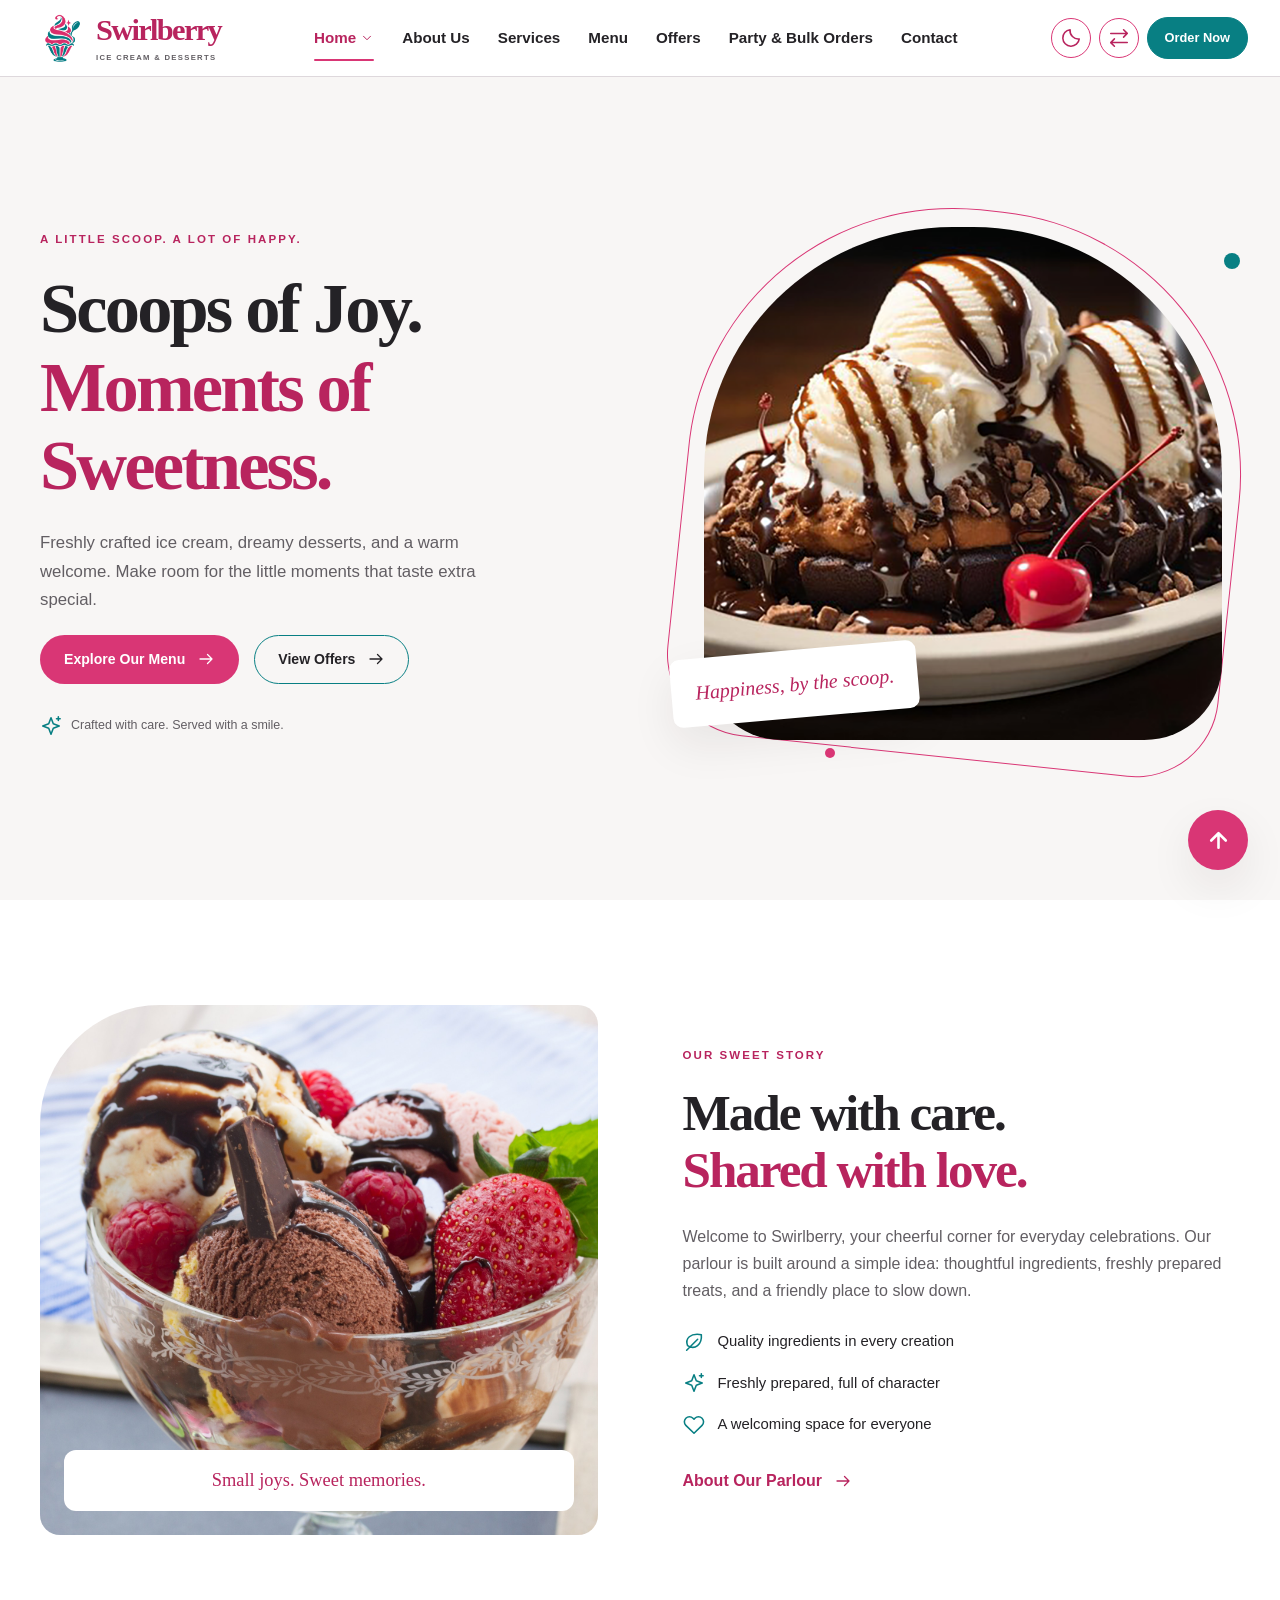
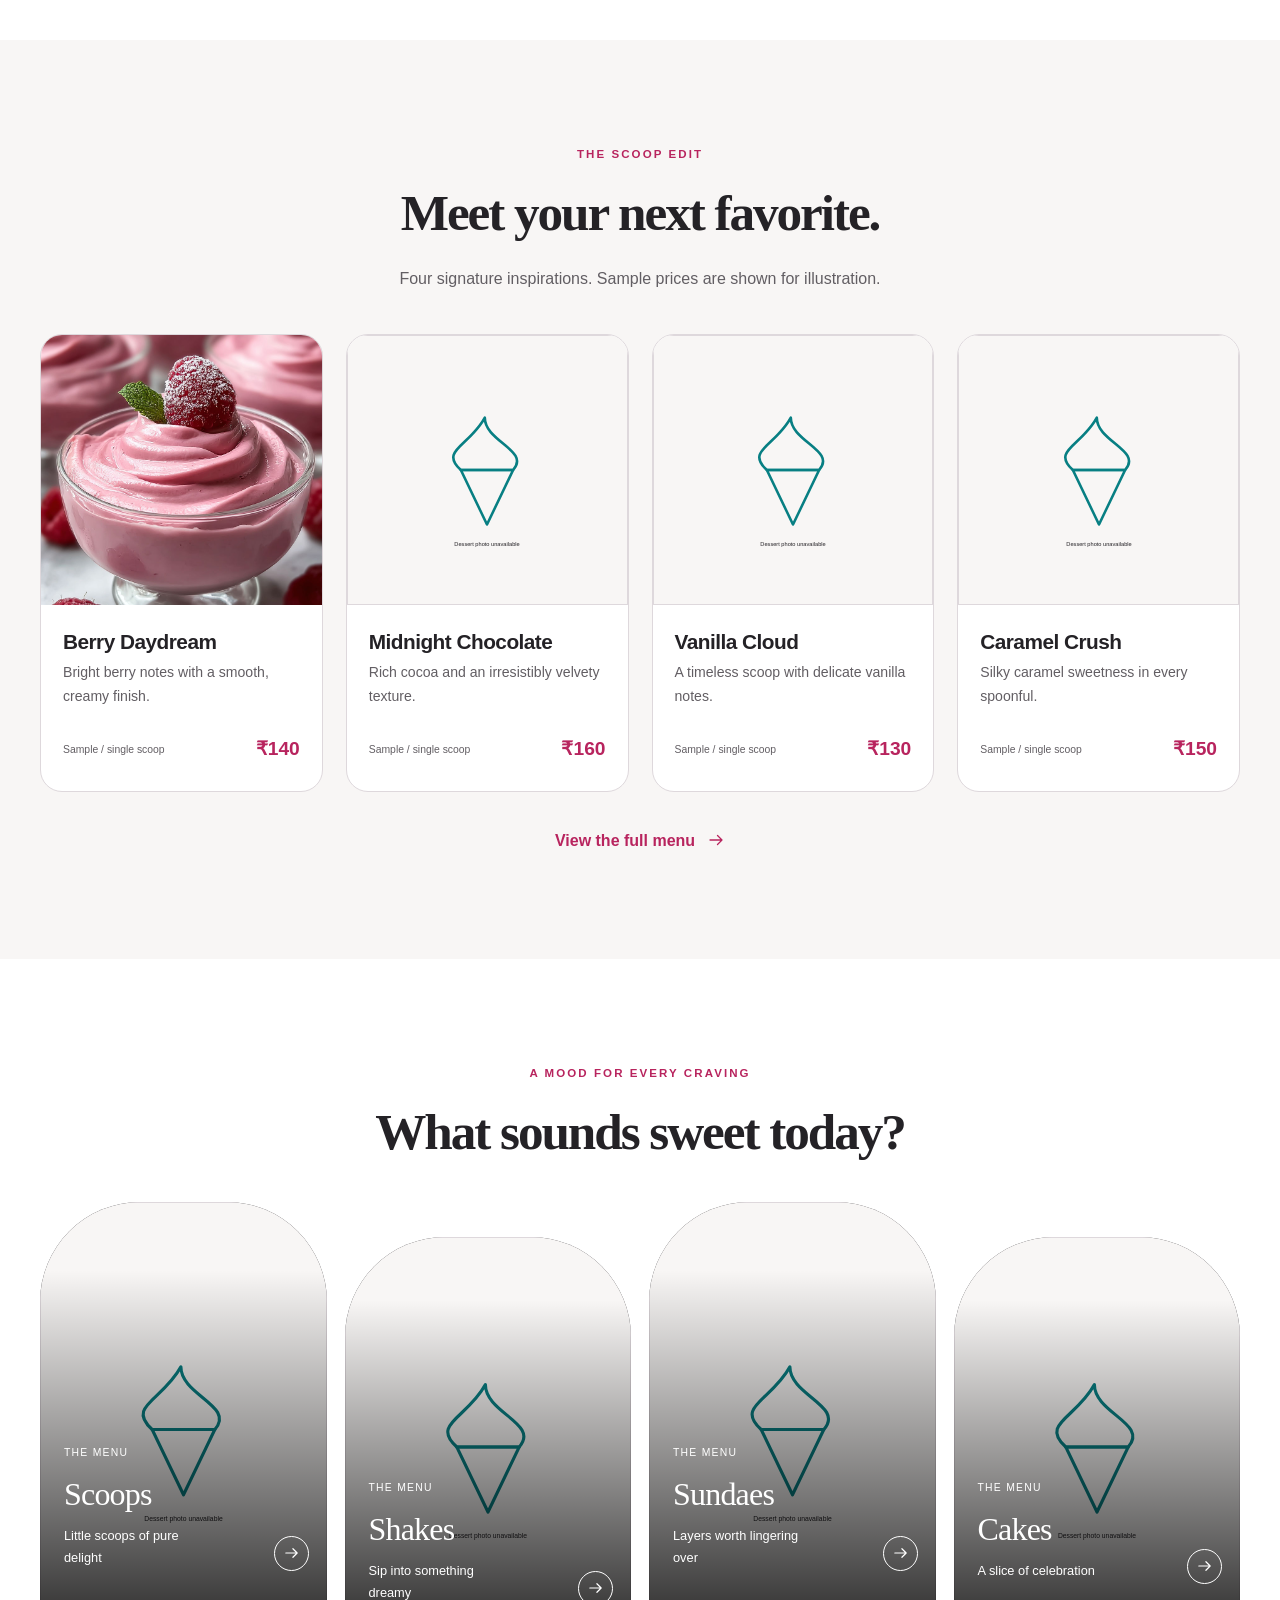
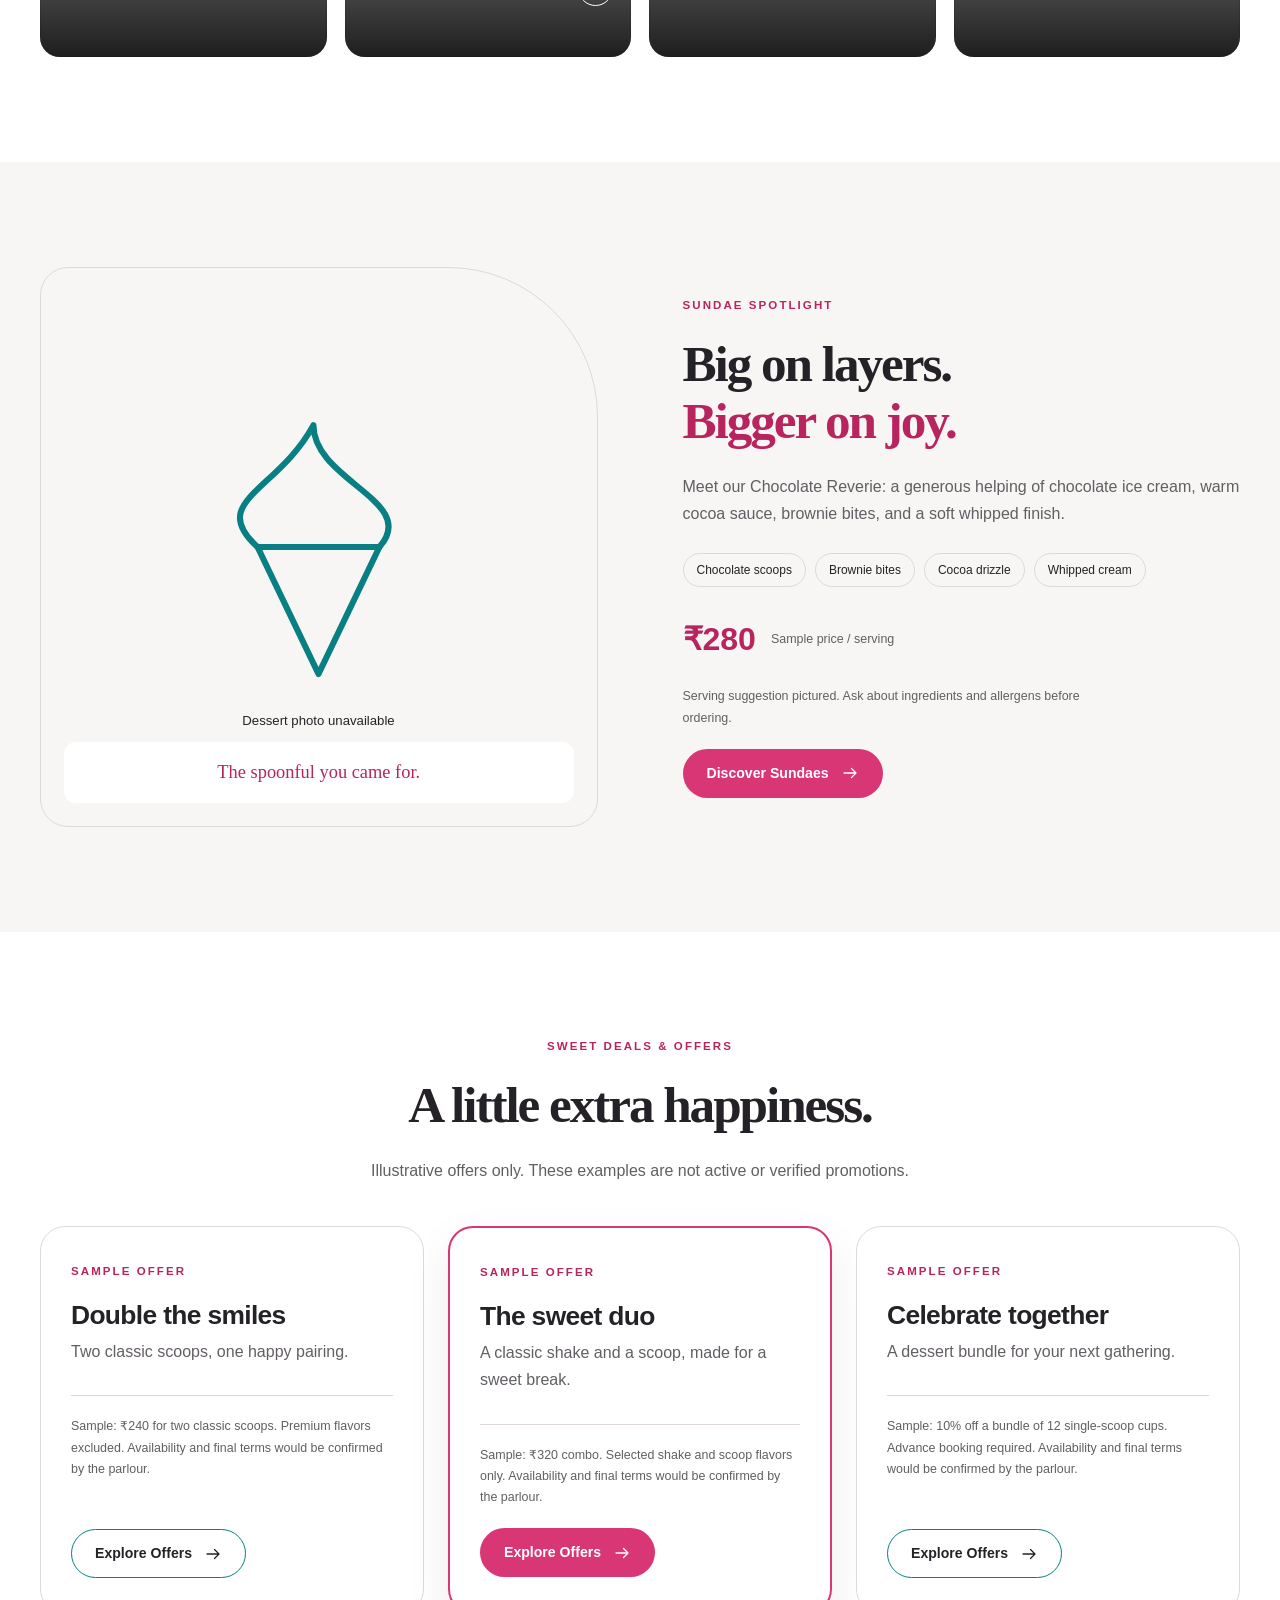
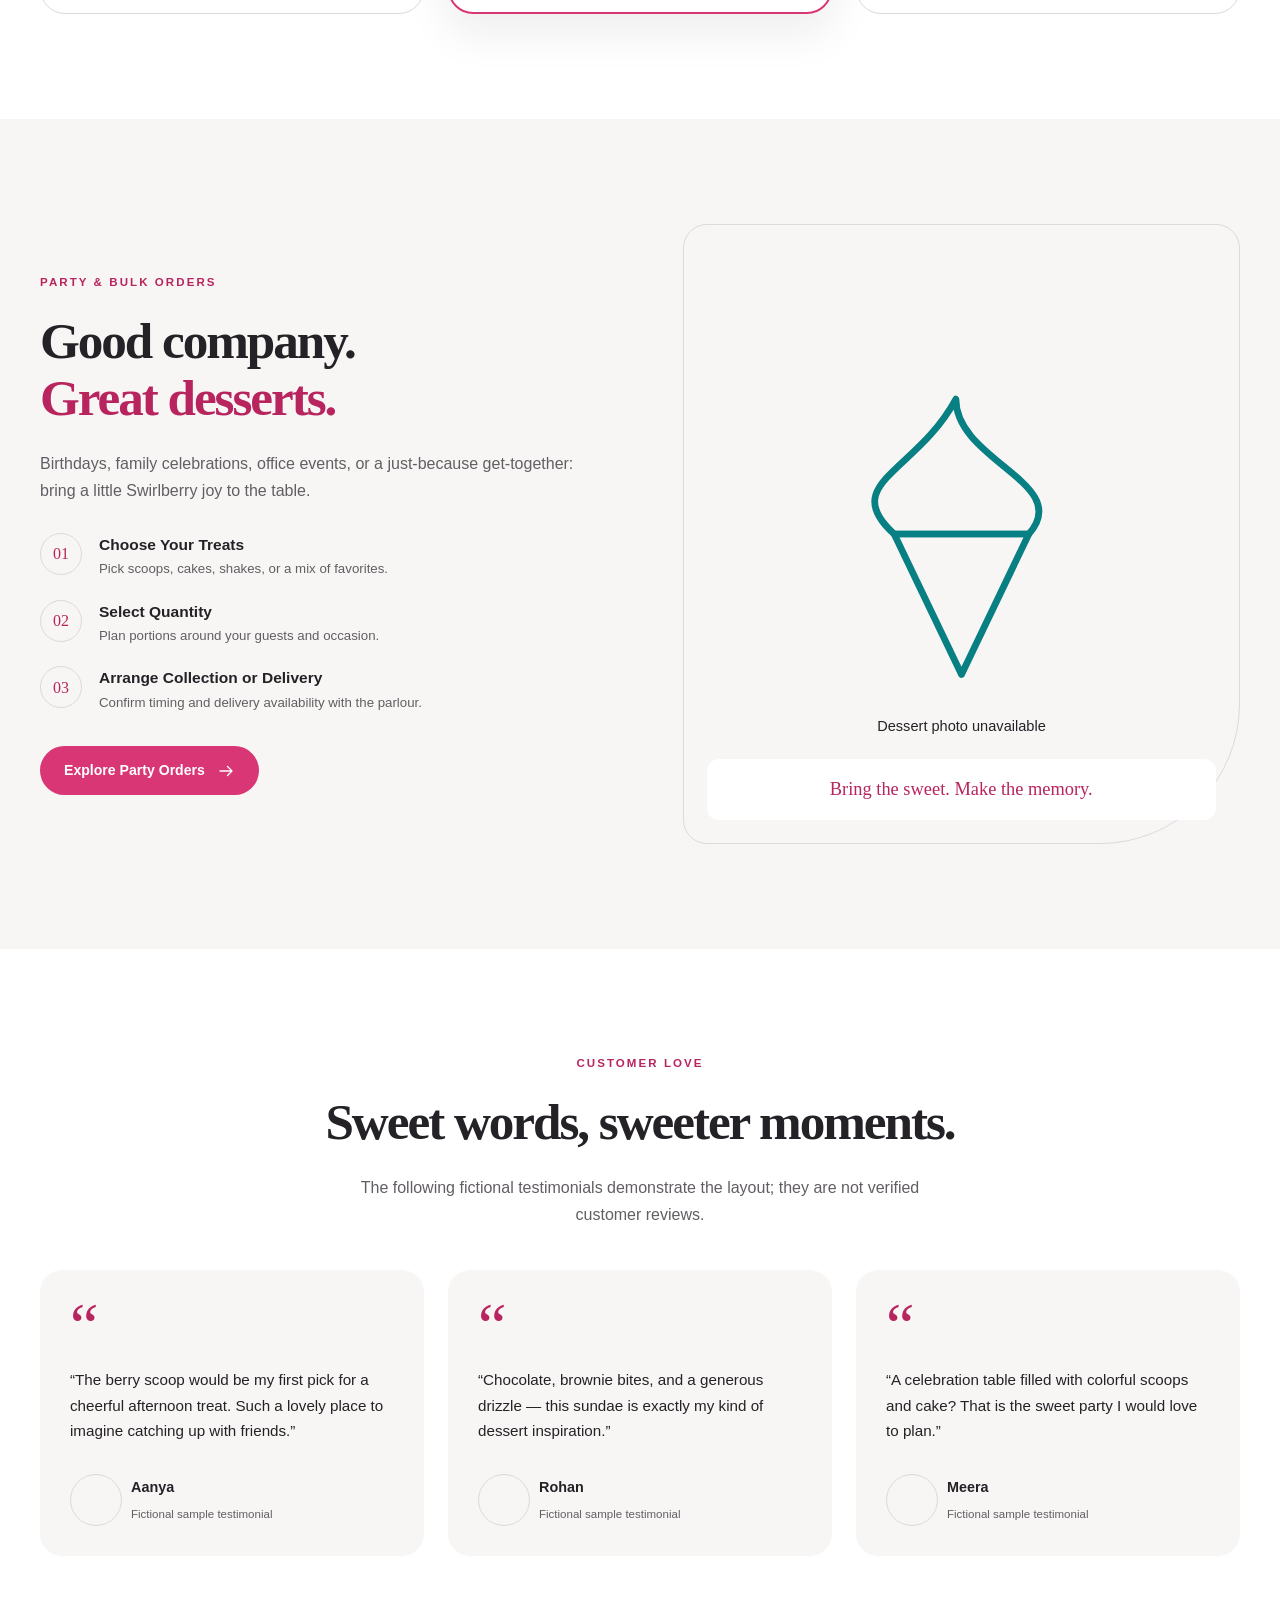
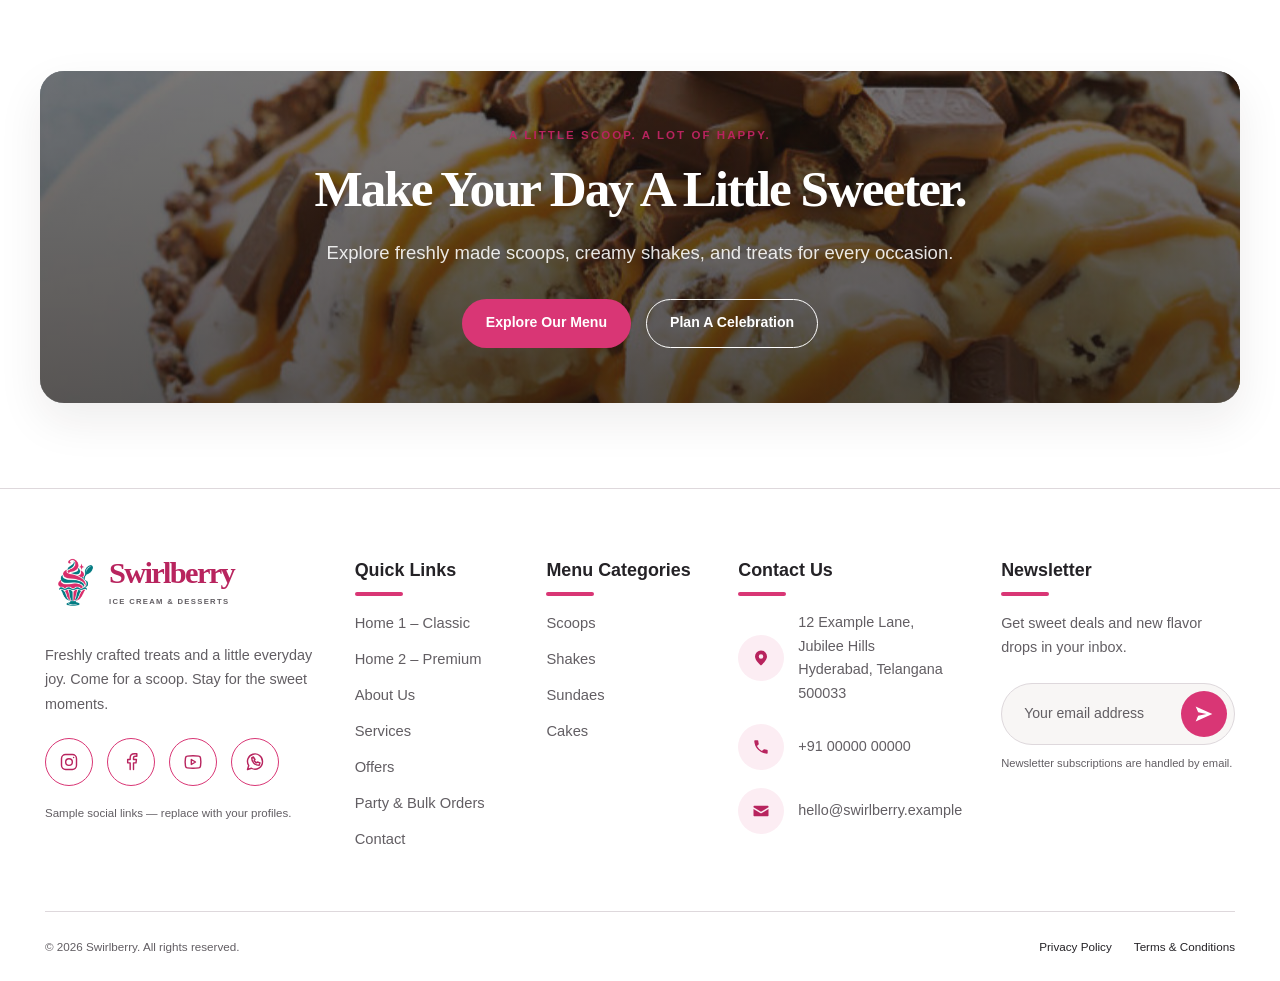
==== index.html @ 572fe28e "Add files via upload" ====
<!DOCTYPE html>
<html lang="en" dir="ltr" data-theme="light">

<head>
  <meta charset="UTF-8">
  <meta name="viewport" content="width=device-width, initial-scale=1">

  <title>Swirlberry | Freshly Crafted Ice Cream & Desserts</title>

  <meta name="description"
    content="Discover Swirlberry’s signature ice cream, creamy shakes, indulgent sundaes and celebration cakes. A little sweetness for every occasion.">
  <meta name="theme-color" content="#D93675">

  <link rel="icon" type="image/png" href="swirlberry-logo.png">

  <link rel="preconnect" href="https://images.unsplash.com">

  <link href="https://cdn.jsdelivr.net/npm/bootstrap@5.3.3/dist/css/bootstrap.min.css" rel="stylesheet">

  <link rel="stylesheet" href="index.css">
  <script src="index.js" defer></script>
</head>

<body>
  <a class="skip-link" href="#main">Skip to content</a>

  <!-- HEADER -->
  <header class="site-header">
    <div class="header-inner">

      <a class="brand" href="index.html" aria-label="Swirlberry home">
        <img class="logo" src="swirlberry-logo.png" alt="">

        <span>
          Swirlberry
          <small>ICE CREAM &amp; DESSERTS</small>
        </span>
      </a>

      <button class="utility mobile-toggle" id="mobileToggle" type="button" aria-expanded="false"
        aria-controls="navigation" aria-label="Open navigation" hidden>
        <svg class="icon" viewBox="0 0 24 24" fill="none" stroke="currentColor" stroke-width="1.7"
          stroke-linecap="round" stroke-linejoin="round" aria-hidden="true">
          <path d="M3 6h18M3 12h18M3 18h18" />
        </svg>
      </button>

      <nav id="navigation" aria-label="Main navigation">
        <ul class="nav-list">
          <li class="home-group">
            <details id="homeDropdown">
              <summary class="active">
                Home
                <svg class="icon" viewBox="0 0 24 24" fill="none" stroke="currentColor" stroke-width="1.7"
                  stroke-linecap="round" stroke-linejoin="round" aria-hidden="true">
                  <path d="m6 9 6 6 6-6" />
                </svg>
              </summary>

              <ul class="dropdown">
                <li>
                  <a href="index.html" aria-current="page">
                    Home 1 – Classic
                  </a>
                </li>
                <li>
                  <a href="home2.html">Home 2 – Premium</a>
                </li>
              </ul>
            </details>
          </li>

          <li><a href="about.html">About Us</a></li>
          <li><a href="services.html">Services</a></li>
          <li><a href="menu.html">Menu</a></li>
          <li><a href="offers.html">Offers</a></li>
          <li><a href="party-orders.html">Party &amp; Bulk Orders</a></li>
          <li><a href="contact.html">Contact</a></li>
        </ul>
      </nav>

      <div class="header-actions">
        <button class="utility" id="themeToggle" type="button" aria-label="Switch to dark mode"
          title="Switch to dark mode" hidden>
          <svg class="icon" viewBox="0 0 24 24" fill="none" stroke="currentColor" stroke-width="1.7"
            stroke-linecap="round" stroke-linejoin="round" aria-hidden="true">
            <path d="M21 13A9 9 0 0 1 11 3a9 9 0 1 0 10 10Z" />
          </svg>
        </button>

        <button class="utility" id="directionToggle" type="button" aria-label="Switch to right-to-left layout"
          title="Switch to right-to-left layout" hidden>
          <svg class="icon" viewBox="0 0 24 24" fill="none" stroke="currentColor" stroke-width="1.7"
            stroke-linecap="round" stroke-linejoin="round" aria-hidden="true">
            <path d="M3 7h18m-4-4 4 4-4 4M21 17H3m4-4-4 4 4 4" />
          </svg>
        </button>

        <a class="button button-primary order-button" href="order.html">
          Order Now
        </a>
      </div>
    </div>
  </header>

  <main id="main">

    <!-- 1. HERO -->
    <section class="hero" aria-labelledby="heroTitle">
      <div class="container hero-grid">
        <div class="hero-copy">
          <p class="eyebrow">A little scoop. A lot of happy.</p>

          <h1 id="heroTitle">
            Scoops of Joy.<br>
            <em>Moments of<br>Sweetness.</em>
          </h1>

          <p>
            Freshly crafted ice cream, dreamy desserts, and a warm welcome.
            Make room for the little moments that taste extra special.
          </p>

          <div class="button-row">
            <a class="button button-primary" href="menu.html">
              Explore Our Menu
              <svg class="icon" viewBox="0 0 24 24" fill="none" stroke="currentColor" stroke-width="1.7"
                stroke-linecap="round" stroke-linejoin="round" aria-hidden="true">
                <path d="M4 12h16m-6-6 6 6-6 6" />
              </svg>
            </a>

            <a class="button button-outline" href="offers.html">
              View Offers
              <svg class="icon" viewBox="0 0 24 24" fill="none" stroke="currentColor" stroke-width="1.7"
                stroke-linecap="round" stroke-linejoin="round" aria-hidden="true">
                <path d="M4 12h16m-6-6 6 6-6 6" />
              </svg>
            </a>
          </div>

          <div class="hero-note">
            <svg class="icon" viewBox="0 0 24 24" fill="none" stroke="currentColor" stroke-width="1.7"
              stroke-linecap="round" stroke-linejoin="round" aria-hidden="true">
              <path d="m12 3 2.5 6.5L21 12l-6.5 2.5L12 21l-2.5-6.5L3 12l6.5-2.5ZM20 2v4m-2-2h4" />
            </svg>
            Crafted with care. Served with a smile.
          </div>
        </div>

        <div class="hero-visual">
          <img
            src="homebaner.webp"
            alt="An indulgent ice cream dessert with chocolate and creamy scoops" width="1600" height="1200"
            fetchpriority="high" loading="eager" decoding="async">

          <div class="photo-label">Happiness, by the scoop.</div>

          <span class="decor decor-one" aria-hidden="true"></span>
          <span class="decor decor-two" aria-hidden="true"></span>
        </div>
      </div>
    </section>

    <!-- 2. OUR SWEET STORY -->
    <section class="section story" aria-labelledby="storyTitle">
      <div class="container split">
        <div class="story-image reveal">
          <img
            src="home1ima.jpg"
            alt="Fresh ice cream scoops in a crisp waffle cone" width="900" height="1000" loading="lazy"
            decoding="async">
          <div class="image-caption">Small joys. Sweet memories.</div>
        </div>

        <div class="reveal">
          <p class="eyebrow">Our sweet story</p>

          <h2 id="storyTitle">
            Made with care.<br>
            <em>Shared with love.</em>
          </h2>

          <p>
            Welcome to Swirlberry, your cheerful corner for everyday
            celebrations. Our parlour is built around a simple idea:
            thoughtful ingredients, freshly prepared treats, and a friendly
            place to slow down.
          </p>

          <ul class="feature-list">
            <li>
              <svg class="icon" viewBox="0 0 24 24" fill="none" stroke="currentColor" stroke-width="1.7"
                stroke-linecap="round" stroke-linejoin="round" aria-hidden="true">
                <path d="M20 4C8 2 2 8 5 16c8 5 16-1 15-12ZM4 21 16 9" />
              </svg>
              Quality ingredients in every creation
            </li>

            <li>
              <svg class="icon" viewBox="0 0 24 24" fill="none" stroke="currentColor" stroke-width="1.7"
                stroke-linecap="round" stroke-linejoin="round" aria-hidden="true">
                <path d="m12 3 2.5 6.5L21 12l-6.5 2.5L12 21l-2.5-6.5L3 12l6.5-2.5ZM20 2v4m-2-2h4" />
              </svg>
              Freshly prepared, full of character
            </li>

            <li>
              <svg class="icon" viewBox="0 0 24 24" fill="none" stroke="currentColor" stroke-width="1.7"
                stroke-linecap="round" stroke-linejoin="round" aria-hidden="true">
                <path
                  d="M20.8 4.6a5.5 5.5 0 0 0-7.8 0L12 5.7l-1.1-1.1a5.5 5.5 0 0 0-7.8 7.8L12 21l8.8-8.6a5.5 5.5 0 0 0 0-7.8Z" />
              </svg>
              A welcoming space for everyone
            </li>
          </ul>

          <a class="text-link" href="about.html">
            About Our Parlour
            <svg class="icon" viewBox="0 0 24 24" fill="none" stroke="currentColor" stroke-width="1.7"
              stroke-linecap="round" stroke-linejoin="round" aria-hidden="true">
              <path d="M4 12h16m-6-6 6 6-6 6" />
            </svg>
          </a>
        </div>
      </div>
    </section>

    <!-- 3. SIGNATURE FLAVORS -->
    <section class="section tinted" aria-labelledby="flavorsTitle">
      <div class="container">
        <div class="section-heading section-heading-centered reveal">
          <p class="eyebrow">The scoop edit</p>
          <h2 id="flavorsTitle">Meet your next favorite.</h2>
          <p>
            Four signature inspirations. Sample prices are shown for illustration.
          </p>
        </div>

        <div class="flavor-grid">
          <article class="flavor-card reveal">
            <div class="image-wrap">
              <img
                src="homesec3img.jpg"
                alt="Berry Daydream ice cream serving suggestion" width="900" height="1000" loading="lazy"
                decoding="async">
            </div>
            <div class="card-copy">
              <h3>Berry Daydream</h3>
              <p>Bright berry notes with a smooth, creamy finish.</p>
              <p class="price">
                <small>Sample / single scoop</small>
                <strong>₹140</strong>
              </p>
            </div>
          </article>

          <article class="flavor-card reveal">
            <div class="image-wrap">
              <img
                src="https://images.unsplash.com/photo-1563805042-7684c019e1cb?auto=format&amp;fit=crop&amp;w=900&amp;q=85"
                alt="Midnight Chocolate ice cream serving suggestion" width="900" height="1000" loading="lazy"
                decoding="async">
            </div>
            <div class="card-copy">
              <h3>Midnight Chocolate</h3>
              <p>Rich cocoa and an irresistibly velvety texture.</p>
              <p class="price">
                <small>Sample / single scoop</small>
                <strong>₹160</strong>
              </p>
            </div>
          </article>

          <article class="flavor-card reveal">
            <div class="image-wrap">
              <img
                src="https://images.unsplash.com/photo-1570197788417-0e82375c9371?auto=format&amp;fit=crop&amp;w=900&amp;q=85"
                alt="Vanilla Cloud ice cream serving suggestion" width="900" height="1000" loading="lazy"
                decoding="async">
            </div>
            <div class="card-copy">
              <h3>Vanilla Cloud</h3>
              <p>A timeless scoop with delicate vanilla notes.</p>
              <p class="price">
                <small>Sample / single scoop</small>
                <strong>₹130</strong>
              </p>
            </div>
          </article>

          <article class="flavor-card reveal">
            <div class="image-wrap">
              <img
                src="https://images.unsplash.com/photo-1517093157656-b9eccef91cb1?auto=format&amp;fit=crop&amp;w=900&amp;q=85"
                alt="Caramel Crush ice cream serving suggestion" width="900" height="1000" loading="lazy"
                decoding="async">
            </div>
            <div class="card-copy">
              <h3>Caramel Crush</h3>
              <p>Silky caramel sweetness in every spoonful.</p>
              <p class="price">
                <small>Sample / single scoop</small>
                <strong>₹150</strong>
              </p>
            </div>
          </article>
        </div>

        <div class="section-bottom">
          <a class="text-link" href="menu.html">
            View the full menu
            <svg class="icon" viewBox="0 0 24 24" fill="none" stroke="currentColor" stroke-width="1.7"
              stroke-linecap="round" stroke-linejoin="round" aria-hidden="true">
              <path d="M4 12h16m-6-6 6 6-6 6" />
            </svg>
          </a>
        </div>
      </div>
    </section>

    <!-- 4. EXPLORE THE MENU -->
    <section class="section categories" aria-labelledby="menuTitle">
      <div class="container">
        <div class="section-heading section-heading-centered reveal">
          <p class="eyebrow">A mood for every craving</p>
          <h2 id="menuTitle">What sounds sweet today?</h2>
        </div>

        <div class="category-grid">
          <a class="category-card reveal category-0" href="menu.html#scoops">
            <img
              src="https://images.unsplash.com/photo-1570197788417-0e82375c9371?auto=format&amp;fit=crop&amp;w=900&amp;q=85"
              alt="Scoops dessert selection" width="900" height="1000" loading="lazy" decoding="async">
            <div>
              <small>THE MENU</small>
              <h3>Scoops</h3>
              <p>Little scoops of pure delight</p>
              <span class="round-arrow">
                <svg class="icon" viewBox="0 0 24 24" fill="none" stroke="currentColor" stroke-width="1.7"
                  stroke-linecap="round" stroke-linejoin="round" aria-hidden="true">
                  <path d="M4 12h16m-6-6 6 6-6 6" />
                </svg>
              </span>
            </div>
          </a>

          <a class="category-card reveal category-1" href="menu.html#shakes">
            <img
              src="https://images.unsplash.com/photo-1572490122747-3968b75cc699?auto=format&amp;fit=crop&amp;w=900&amp;q=85"
              alt="Shakes dessert selection" width="900" height="1000" loading="lazy" decoding="async">
            <div>
              <small>THE MENU</small>
              <h3>Shakes</h3>
              <p>Sip into something dreamy</p>
              <span class="round-arrow">
                <svg class="icon" viewBox="0 0 24 24" fill="none" stroke="currentColor" stroke-width="1.7"
                  stroke-linecap="round" stroke-linejoin="round" aria-hidden="true">
                  <path d="M4 12h16m-6-6 6 6-6 6" />
                </svg>
              </span>
            </div>
          </a>

          <a class="category-card reveal category-2" href="menu.html#sundaes">
            <img
              src="https://images.unsplash.com/photo-1563805042-7684c019e1cb?auto=format&amp;fit=crop&amp;w=900&amp;q=85"
              alt="Sundaes dessert selection" width="900" height="1000" loading="lazy" decoding="async">
            <div>
              <small>THE MENU</small>
              <h3>Sundaes</h3>
              <p>Layers worth lingering over</p>
              <span class="round-arrow">
                <svg class="icon" viewBox="0 0 24 24" fill="none" stroke="currentColor" stroke-width="1.7"
                  stroke-linecap="round" stroke-linejoin="round" aria-hidden="true">
                  <path d="M4 12h16m-6-6 6 6-6 6" />
                </svg>
              </span>
            </div>
          </a>

          <a class="category-card reveal category-3" href="menu.html#cakes">
            <img
              src="https://images.unsplash.com/photo-1578985545062-69928b1d9587?auto=format&amp;fit=crop&amp;w=900&amp;q=85"
              alt="Cakes dessert selection" width="900" height="1000" loading="lazy" decoding="async">
            <div>
              <small>THE MENU</small>
              <h3>Cakes</h3>
              <p>A slice of celebration</p>
              <span class="round-arrow">
                <svg class="icon" viewBox="0 0 24 24" fill="none" stroke="currentColor" stroke-width="1.7"
                  stroke-linecap="round" stroke-linejoin="round" aria-hidden="true">
                  <path d="M4 12h16m-6-6 6 6-6 6" />
                </svg>
              </span>
            </div>
          </a>
        </div>
      </div>
    </section>

    <!-- 5. SUNDAE SPOTLIGHT -->
    <section class="section spotlight" aria-labelledby="sundaeTitle">
      <div class="container split">
        <div class="spotlight-image reveal">
          <img
            src="https://images.unsplash.com/photo-1563805042-7684c019e1cb?auto=format&amp;fit=crop&amp;w=900&amp;q=85"
            alt="Chocolate ice cream dessert topped with rich chocolate sauce" width="900" height="1000" loading="lazy"
            decoding="async">
          <span class="image-caption">The spoonful you came for.</span>
        </div>

        <div class="reveal">
          <p class="eyebrow">Sundae spotlight</p>

          <h2 id="sundaeTitle">
            Big on layers.<br>
            <em>Bigger on joy.</em>
          </h2>

          <p>
            Meet our Chocolate Reverie: a generous helping of chocolate
            ice cream, warm cocoa sauce, brownie bites, and a soft whipped finish.
          </p>

          <ul class="ingredient-tags">
            <li>Chocolate scoops</li>
            <li>Brownie bites</li>
            <li>Cocoa drizzle</li>
            <li>Whipped cream</li>
          </ul>

          <p class="spotlight-price">
            <strong>₹280</strong>
            <span>Sample price / serving</span>
          </p>

          <p class="small-note">
            Serving suggestion pictured. Ask about ingredients and allergens
            before ordering.
          </p>

          <a class="button button-primary" href="menu.html#sundaes">
            Discover Sundaes
            <svg class="icon" viewBox="0 0 24 24" fill="none" stroke="currentColor" stroke-width="1.7"
              stroke-linecap="round" stroke-linejoin="round" aria-hidden="true">
              <path d="M4 12h16m-6-6 6 6-6 6" />
            </svg>
          </a>
        </div>
      </div>
    </section>

    <!-- 6. SWEET DEALS AND OFFERS -->
    <section class="section" aria-labelledby="offersTitle">
      <div class="container">
        <div class="section-heading section-heading-centered reveal">
          <p class="eyebrow">Sweet deals &amp; offers</p>
          <h2 id="offersTitle">A little extra happiness.</h2>
          <p>
            Illustrative offers only. These examples are not active or
            verified promotions.
          </p>
        </div>

        <div class="three-grid offers-grid">
          <article class="offer-card reveal">
            <p class="eyebrow">Sample offer</p>
            <h3>Double the smiles</h3>
            <p>Two classic scoops, one happy pairing.</p>

            <p class="offer-terms">
              Sample: ₹240 for two classic scoops. Premium flavors excluded.
              Availability and final terms would be confirmed by the parlour.
            </p>

            <a class="button button-outline" href="offers.html">
              Explore Offers
              <svg class="icon" viewBox="0 0 24 24" fill="none" stroke="currentColor" stroke-width="1.7"
                stroke-linecap="round" stroke-linejoin="round" aria-hidden="true">
                <path d="M4 12h16m-6-6 6 6-6 6" />
              </svg>
            </a>
          </article>

          <article class="offer-card reveal featured">
            <p class="eyebrow">Sample offer</p>
            <h3>The sweet duo</h3>
            <p>A classic shake and a scoop, made for a sweet break.</p>

            <p class="offer-terms">
              Sample: ₹320 combo. Selected shake and scoop flavors only.
              Availability and final terms would be confirmed by the parlour.
            </p>

            <a class="button button-primary" href="offers.html">
              Explore Offers
              <svg class="icon" viewBox="0 0 24 24" fill="none" stroke="currentColor" stroke-width="1.7"
                stroke-linecap="round" stroke-linejoin="round" aria-hidden="true">
                <path d="M4 12h16m-6-6 6 6-6 6" />
              </svg>
            </a>
          </article>

          <article class="offer-card reveal">
            <p class="eyebrow">Sample offer</p>
            <h3>Celebrate together</h3>
            <p>A dessert bundle for your next gathering.</p>

            <p class="offer-terms">
              Sample: 10% off a bundle of 12 single-scoop cups.
              Advance booking required. Availability and final terms would
              be confirmed by the parlour.
            </p>

            <a class="button button-outline" href="offers.html">
              Explore Offers
              <svg class="icon" viewBox="0 0 24 24" fill="none" stroke="currentColor" stroke-width="1.7"
                stroke-linecap="round" stroke-linejoin="round" aria-hidden="true">
                <path d="M4 12h16m-6-6 6 6-6 6" />
              </svg>
            </a>
          </article>
        </div>
      </div>
    </section>

    <!-- 7. PARTY AND BULK ORDERS -->
    <section class="section tinted" aria-labelledby="partyTitle">
      <div class="container split party-split">
        <div class="reveal">
          <p class="eyebrow">Party &amp; bulk orders</p>

          <h2 id="partyTitle">
            Good company.<br>
            <em>Great desserts.</em>
          </h2>

          <p>
            Birthdays, family celebrations, office events, or a just-because
            get-together: bring a little Swirlberry joy to the table.
          </p>

          <ol class="steps">
            <li>
              <span>01</span>
              <div>
                <h3>Choose Your Treats</h3>
                <p>Pick scoops, cakes, shakes, or a mix of favorites.</p>
              </div>
            </li>

            <li>
              <span>02</span>
              <div>
                <h3>Select Quantity</h3>
                <p>Plan portions around your guests and occasion.</p>
              </div>
            </li>

            <li>
              <span>03</span>
              <div>
                <h3>Arrange Collection or Delivery</h3>
                <p>
                  Confirm timing and delivery availability with the parlour.
                </p>
              </div>
            </li>
          </ol>

          <a class="button button-primary" href="party-orders.html">
            Explore Party Orders
            <svg class="icon" viewBox="0 0 24 24" fill="none" stroke="currentColor" stroke-width="1.7"
              stroke-linecap="round" stroke-linejoin="round" aria-hidden="true">
              <path d="M4 12h16m-6-6 6 6-6 6" />
            </svg>
          </a>
        </div>

        <div class="party-image reveal">
          <img
            src="https://images.unsplash.com/photo-1464305795204-6f5bbfc7fb81?auto=format&amp;fit=crop&amp;w=900&amp;q=85"
            alt="Celebration desserts and cakes arranged for a party" width="900" height="1000" loading="lazy"
            decoding="async">
          <div class="image-caption">
            Bring the sweet. Make the memory.
          </div>
        </div>
      </div>
    </section>

    <!-- 8. CUSTOMER LOVE -->
    <section class="section" aria-labelledby="loveTitle">
      <div class="container">
        <div class="section-heading section-heading-centered reveal">
          <p class="eyebrow">Customer love</p>
          <h2 id="loveTitle">Sweet words, sweeter moments.</h2>
          <p>
            The following fictional testimonials demonstrate the layout;
            they are not verified customer reviews.
          </p>
        </div>

        <div class="three-grid reviews">
          <figure class="review-card reveal">
            <span class="quote-mark" aria-hidden="true">“</span>
            <blockquote>
              “The berry scoop would be my first pick for a cheerful
              afternoon treat. Such a lovely place to imagine catching
              up with friends.”
            </blockquote>
            <figcaption>
              <img
                class="review-avatar"
                src="https://images.unsplash.com/photo-1534528741775-53994a69daeb?auto=format&amp;fit=crop&amp;w=120&amp;h=120&amp;q=80"
                alt="Portrait of Aanya" width="48" height="48" loading="lazy" decoding="async">
              <strong>Aanya</strong>
              <span>Fictional sample testimonial</span>
            </figcaption>
          </figure>

          <figure class="review-card reveal">
            <span class="quote-mark" aria-hidden="true">“</span>
            <blockquote>
              “Chocolate, brownie bites, and a generous drizzle — this
              sundae is exactly my kind of dessert inspiration.”
            </blockquote>
            <figcaption>
              <img
                class="review-avatar"
                src="https://images.unsplash.com/photo-1500648767791-00dcc994a43e?auto=format&amp;fit=crop&amp;w=120&amp;h=120&amp;q=80"
                alt="Portrait of Rohan" width="48" height="48" loading="lazy" decoding="async">
              <strong>Rohan</strong>
              <span>Fictional sample testimonial</span>
            </figcaption>
          </figure>

          <figure class="review-card reveal">
            <span class="quote-mark" aria-hidden="true">“</span>
            <blockquote>
              “A celebration table filled with colorful scoops and cake?
              That is the sweet party I would love to plan.”
            </blockquote>
            <figcaption>
              <img
                class="review-avatar"
                src="https://images.unsplash.com/photo-1544005313-94ddf0286df2?auto=format&amp;fit=crop&amp;w=120&amp;h=120&amp;q=80"
                alt="Portrait of Meera" width="48" height="48" loading="lazy" decoding="async">
              <strong>Meera</strong>
              <span>Fictional sample testimonial</span>
            </figcaption>
          </figure>
        </div>
      </div>
    </section>

    <!-- 9. FINAL CALL TO ACTION -->
    <section class="final-section" aria-labelledby="finalTitle">
      <div class="container">
        <div class="final-panel final-panel-centered reveal">
          <div class="final-panel-content">
            <p class="eyebrow">A little scoop. A lot of happy.</p>
            <h2 id="finalTitle">Make Your Day A Little Sweeter.</h2>
            <p>Explore freshly made scoops, creamy shakes, and treats for every occasion.</p>
            <div class="button-row">
              <a class="button button-primary" href="menu.html">Explore Our Menu</a>
              <a class="button button-outline" href="party-orders.html">Plan A Celebration</a>
            </div>
          </div>
        </div>
      </div>
    </section>

  </main>

  <!-- FOOTER -->
  <footer class="site-footer">
    <div class="container">
      <div class="footer-grid">

        <div class="footer-brand">
          <a class="brand" href="index.html" aria-label="Swirlberry home">
            <img class="logo" src="swirlberry-logo.png" alt="">

            <span>
              Swirlberry
              <small>ICE CREAM &amp; DESSERTS</small>
            </span>
          </a>

          <p>
            Freshly crafted treats and a little everyday joy.
            Come for a scoop. Stay for the sweet moments.
          </p>

          <!-- Replace these four sample URLs with your real profiles. -->
          <div class="socials" aria-label="Social links">
            <a href="https://example.com/replace-instagram" aria-label="Instagram — replace sample profile URL"
              title="Sample Instagram link">
              <svg class="icon" viewBox="0 0 24 24" fill="none" stroke="currentColor" stroke-width="1.7"
                stroke-linecap="round" stroke-linejoin="round" aria-hidden="true">
                <rect x="3" y="3" width="18" height="18" rx="5" />
                <circle cx="12" cy="12" r="4" />
                <path d="M17.5 6.5h.01" />
              </svg>
            </a>

            <a href="https://example.com/replace-facebook" aria-label="Facebook — replace sample profile URL"
              title="Sample Facebook link">
              <svg class="icon" viewBox="0 0 24 24" fill="none" stroke="currentColor" stroke-width="1.7"
                stroke-linecap="round" stroke-linejoin="round" aria-hidden="true">
                <path d="M15 21v-8h3l.5-4H15V7c0-1 .5-2 2-2h2V2h-3c-4 0-5 2-5 5v2H8v4h3v8" />
              </svg>
            </a>

            <a href="https://example.com/replace-youtube" aria-label="YouTube — replace sample profile URL"
              title="Sample YouTube link">
              <svg class="icon" viewBox="0 0 24 24" fill="none" stroke="currentColor" stroke-width="1.7"
                stroke-linecap="round" stroke-linejoin="round" aria-hidden="true">
                <path
                  d="M21 7c-.2-1-1-2-2-2a54 54 0 0 0-14 0C4 5 3.2 6 3 7a28 28 0 0 0 0 10c.2 1 1 2 2 2a54 54 0 0 0 14 0c1 0 1.8-1 2-2a28 28 0 0 0 0-10Z" />
                <path d="m10 9 5 3-5 3Z" />
              </svg>
            </a>

            <a href="https://example.com/replace-whatsapp" aria-label="WhatsApp — replace sample profile URL"
              title="Sample WhatsApp link">
              <svg class="icon" viewBox="0 0 24 24" fill="none" stroke="currentColor" stroke-width="1.7"
                stroke-linecap="round" stroke-linejoin="round" aria-hidden="true">
                <path d="M21 11.5a9 9 0 0 1-13.3 8L3 21l1.5-4.7A9 9 0 1 1 21 11.5Z" />
                <path d="M8 7c0 5 4 9 9 9l1-3-3-1-1 1c-2-1-3-2-3-3l1-1-2-3Z" />
              </svg>
            </a>
          </div>

          <small>Sample social links — replace with your profiles.</small>
        </div>

        <div>
          <h2>Quick Links</h2>
          <ul>
            <li><a href="index.html">Home 1 – Classic</a></li>
            <li><a href="home2.html">Home 2 – Premium</a></li>
            <li><a href="about.html">About Us</a></li>
            <li><a href="services.html">Services</a></li>
            <li><a href="offers.html">Offers</a></li>
            <li><a href="party-orders.html">Party &amp; Bulk Orders</a></li>
            <li><a href="contact.html">Contact</a></li>
          </ul>
        </div>

        <div>
          <h2>Menu Categories</h2>
          <ul>
            <li><a href="menu.html#scoops">Scoops</a></li>
            <li><a href="menu.html#shakes">Shakes</a></li>
            <li><a href="menu.html#sundaes">Sundaes</a></li>
            <li><a href="menu.html#cakes">Cakes</a></li>
          </ul>
        </div>

        <div>
          <h2>Contact Us</h2>
          <div class="footer-contact-list">
            <address class="footer-contact-item">
              <span class="contact-icon" aria-hidden="true">
                <svg class="icon" viewBox="0 0 24 24" fill="currentColor">
                  <path
                    d="M12 2a8 8 0 0 0-8 8c0 5.5 8 12 8 12s8-6.5 8-12a8 8 0 0 0-8-8Zm0 11a3 3 0 1 1 0-6 3 3 0 0 1 0 6Z" />
                </svg>
              </span>
              <span>12 Example Lane, Jubilee Hills<br>Hyderabad, Telangana 500033</span>
            </address>

            <div class="footer-contact-item">
              <span class="contact-icon" aria-hidden="true">
                <svg class="icon" viewBox="0 0 24 24" fill="currentColor">
                  <path
                    d="M6.6 10.8a15.5 15.5 0 0 0 6.6 6.6l2.2-2.2a1 1 0 0 1 1-.2 11.4 11.4 0 0 0 3.5.6 1 1 0 0 1 1 1V20a1 1 0 0 1-1 1A17.9 17.9 0 0 1 3 4a1 1 0 0 1 1-1h3.4a1 1 0 0 1 1 1 11.4 11.4 0 0 0 .6 3.5 1 1 0 0 1-.2 1Z" />
                </svg>
              </span>
              <a href="tel:+910000000000"><bdi>+91 00000 00000</bdi></a>
            </div>

            <div class="footer-contact-item">
              <span class="contact-icon" aria-hidden="true">
                <svg class="icon" viewBox="0 0 24 24" fill="currentColor">
                  <path
                    d="M3 5h18a1 1 0 0 1 1 1v1l-10 6L2 7V6a1 1 0 0 1 1-1Zm-1 4.3 9.5 5.7a1 1 0 0 0 1 0L22 9.3V18a1 1 0 0 1-1 1H3a1 1 0 0 1-1-1Z" />
                </svg>
              </span>
              <a href="mailto:hello@swirlberry.example">hello@swirlberry.example</a>
            </div>
          </div>
        </div>

        <div class="footer-newsletter">
          <h2>Newsletter</h2>
          <p>Get sweet deals and new flavor drops in your inbox.</p>
          <form action="mailto:hello@swirlberry.example" method="post" enctype="text/plain">
            <label class="visually-hidden" for="newsletterEmail">Your email address</label>
            <input id="newsletterEmail" name="email" type="email" placeholder="Your email address" autocomplete="email"
              required>
            <button type="submit" aria-label="Subscribe to the newsletter">
              <svg class="icon" viewBox="0 0 24 24" fill="currentColor" aria-hidden="true">
                <path d="m2 3 20 9-20 9 3-7 10-2-10-2-3-7Zm5 9 13 0" />
              </svg>
            </button>
          </form>
          <small class="newsletter-note">Newsletter subscriptions are handled by email.</small>
        </div>
      </div>

      <div class="footer-bottom">
        <p>
          © <span id="year">2026</span> Swirlberry.
          All rights reserved.
        </p>

        <div>
          <a href="privacy.html">Privacy Policy</a>
          <a href="terms.html">Terms &amp; Conditions</a>
        </div>
      </div>

    </div>
    <a class="back-to-top" href="#main" aria-label="Back to top">
      <svg class="icon" viewBox="0 0 24 24" fill="none" stroke="currentColor" stroke-width="2.5" stroke-linecap="round"
        stroke-linejoin="round" aria-hidden="true">
        <path d="M12 19V5m-7 7 7-7 7 7" />
      </svg>
    </a>
  </footer>
</body>

</html>
---- index.css ----
/* Swirlberry — Home 1 Classic. Bootstrap 5 is an optional grid/reset foundation. */
:root {
    --primary: #d93675;
    --secondary: #087f83;
    --primary-ink: #b8245e;
    --bg: #fff;
    --bg-alt: #f8f6f5;
    --surface: #fff;
    --text: #242226;
    --muted: #625e63;
    --border: #ded8dc;
    --header-bg: rgb(255 255 255 / 97%);
    --shadow: 0 18px 45px rgb(32 20 27 / 8%);
    --header-height: 74px;
    color-scheme: light
}

[data-theme="dark"] {
    --bg: #151416;
    --bg-alt: #1d1b1e;
    --surface: #252226;
    --text: #faf7f8;
    --muted: #c5bec3;
    --border: #494148;
    --header-bg: rgb(21 20 22 / 97%);
    --primary-ink: #ff91ba;
    --shadow: 0 18px 45px rgb(0 0 0 / 20%);
    color-scheme: dark
}

*,
*::before,
*::after {
    box-sizing: border-box
}

html {
    scroll-behavior: smooth;
    scroll-padding-block-start: 110px
}

body {
    margin: 0;
    background: var(--bg);
    color: var(--text);
    font-family: Inter, "Segoe UI", Arial, sans-serif;
    line-height: 1.7;
    overflow-wrap: break-word
}

img {
    display: block;
    max-inline-size: 100%;
    object-fit: cover;
    background: var(--bg-alt)
}

a {
    color: inherit;
    text-decoration: none
}

button,
summary,
a {
    -webkit-tap-highlight-color: transparent
}

button {
    font: inherit
}

button[hidden] {
    display: none !important
}

h1,
h2,
h3 {
    color: var(--text);
    font-weight: 750;
    line-height: 1.12;
    letter-spacing: -.04em
}

h1,
h2 {
    font-family: Georgia, "Times New Roman", serif
}

h1 {
    font-size: clamp(3.2rem, 5.5vw, 5.7rem);
    margin-block: 0 24px
}

h2 {
    font-size: clamp(2.4rem, 4vw, 4rem);
    margin-block: 0 24px
}

h3 {
    font-size: 1.3rem;
    letter-spacing: -.025em
}

em {
    font-style: normal;
    color: var(--primary-ink)
}

p {
    margin-block: 0 20px;
    color: var(--muted)
}

ul {
    padding: 0;
    list-style: none
}

svg {
    flex-shrink: 0
}

.icon {
    inline-size: 22px;
    block-size: 22px;
    vertical-align: middle
}

.container {
    inline-size: min(100% - 48px, 1200px);
    max-inline-size: 1200px;
    margin-inline: auto;
    padding: 0
}

.section {
    padding-block: 105px
}

.tinted {
    background: var(--bg-alt)
}

.eyebrow {
    text-transform: uppercase;
    font-size: .72rem;
    letter-spacing: .18em;
    font-weight: 800;
    color: var(--primary-ink);
    margin-block-end: 19px
}

.section-heading {
    max-inline-size: 690px;
    margin-block-end: 42px
}

.section-heading p:last-child {
    max-inline-size: 610px
}

.section-heading-centered {
    margin-inline: auto;
    text-align: center
}

.section-heading-centered p:last-child {
    margin-inline: auto
}

.button {
    display: inline-flex;
    align-items: center;
    justify-content: center;
    gap: 12px;
    min-block-size: 49px;
    padding: 12px 23px;
    border: 1px solid transparent;
    border-radius: 100px;
    font-size: .88rem;
    font-weight: 700;
    line-height: 1.4;
    transition: background .25s, transform .25s, color .25s, border-color .25s
}

.button-primary {
    background: var(--primary);
    color: #fff
}

.order-button {
    background: var(--secondary);
    border-color: var(--secondary);
    color: #fff
}

.button-primary:hover {
    background: var(--secondary);
    color: #fff;
    transform: translateY(-3px)
}

.order-button:hover {
    background: var(--primary);
    border-color: var(--primary);
    color: #fff
}

.button-outline {
    border-color: var(--secondary);
    color: var(--text);
    background: transparent
}

.button-outline:hover {
    background: var(--secondary);
    color: #fff;
    transform: translateY(-3px)
}

.button-row {
    display: flex;
    flex-wrap: wrap;
    align-items: center;
    gap: 15px
}

.text-link {
    display: inline-flex;
    align-items: center;
    gap: 12px;
    font-weight: 750;
    color: var(--primary-ink);
    text-underline-offset: 6px
}

.text-link:hover {
    color: var(--secondary);
    text-decoration: underline
}

.text-link .icon,
.button .icon {
    inline-size: 18px;
    block-size: 18px
}

[dir="rtl"] .text-link .icon,
[dir="rtl"] .button .icon,
[dir="rtl"] .round-arrow .icon {
    transform: scaleX(-1)
}

:focus-visible {
    outline: 3px solid var(--primary-ink);
    outline-offset: 5px
}

.skip-link {
    position: fixed;
    inset-block-start: 5px;
    inset-inline-start: 10px;
    transform: translateY(-150%);
    z-index: 100;
    background: var(--surface);
    padding: 12px
}

.skip-link:focus {
    transform: translateY(0)
}

/* Sticky navigation and native, keyboard-operable disclosure. */
.site-header {
    position: sticky;
    inset-block-start: 0;
    z-index: 50;
    background: var(--header-bg);
    border-block-end: 1px solid var(--border)
}

.header-inner {
    max-inline-size: 1480px;
    min-block-size: 74px;
    margin-inline: auto;
    padding: 10px 32px;
    display: flex;
    align-items: center;
    gap: 24px
}

.brand {
    display: inline-flex;
    align-items: center;
    gap: 8px;
    flex-shrink: 0;
    color: var(--primary-ink)
}

.brand:hover {
    color: var(--primary-ink)
}

.logo {
    inline-size: 56px;
    block-size: 56px;
    object-fit: contain;
    background: transparent
}

.brand>span {
    font-family: Georgia, serif;
    font-size: 1.9rem;
    font-weight: bold;
    letter-spacing: -.055em;
    line-height: 1.1
}

.brand small {
    display: block;
    margin-block-start: 7px;
    font-family: Arial, sans-serif;
    font-size: .48rem;
    letter-spacing: .17em;
    color: var(--muted)
}

#navigation {
    margin-inline-start: auto
}

.nav-list {
    display: flex;
    align-items: center;
    gap: 20px;
    margin: 0;
    font-size: .95rem;
    font-weight: 650;
    white-space: nowrap
}

.nav-list>li>a,
summary {
    padding-block: 12px;
    display: flex;
    align-items: center;
    gap: 4px;
    cursor: pointer;
    transition: color .2s
}

.nav-list a:hover,
.nav-list a.active,
summary:hover,
summary.active {
    color: var(--primary-ink)
}

.nav-list summary.active,
.nav-list>li>a.active {
    position: relative
}

.nav-list summary.active::after,
.nav-list>li>a.active::after {
    content: "";
    position: absolute;
    inset-inline: 0;
    inset-block-end: 2px;
    block-size: 2px;
    border-radius: 99px;
    background: var(--primary)
}

summary {
    list-style: none
}

summary::-webkit-details-marker {
    display: none
}

summary .icon {
    inline-size: 14px
}

details {
    position: relative
}

.dropdown {
    position: absolute;
    inset-block-start: 100%;
    inset-inline-start: 0;
    min-inline-size: 205px;
    padding: 10px;
    background: var(--surface);
    border: 1px solid var(--border);
    border-radius: 15px;
    box-shadow: var(--shadow);
    margin: 0
}

.dropdown a {
    display: block;
    padding: 10px;
    border-radius: 8px
}

.dropdown a:hover,
.dropdown a[aria-current] {
    background: var(--bg-alt);
    color: var(--primary-ink)
}

.header-actions {
    display: flex;
    align-items: center;
    gap: 8px
}

.utility {
    inline-size: 40px;
    block-size: 40px;
    padding: 0;
    display: grid;
    place-items: center;
    border: 1px solid var(--primary);
    color: var(--primary-ink);
    background: transparent;
    border-radius: 50%;
    flex-shrink: 0;
    transition: background .25s, color .25s, border-color .25s
}

.utility:hover {
    background: var(--secondary);
    border-color: var(--secondary);
    color: #fff
}

.order-button {
    white-space: nowrap;
    min-block-size: 42px;
    padding: 10px 17px;
    font-size: .8rem
}

.mobile-toggle {
    display: none
}

/* 1. Hero */
.hero {
    min-block-size: calc(100vh - var(--header-height));
    min-block-size: calc(100svh - var(--header-height));
    display: grid;
    align-items: center;
    padding-block: 50px 60px;
    background: var(--bg-alt);
    overflow: hidden
}

.hero-grid {
    display: grid;
    grid-template-columns: 1.05fr 1fr;
    align-items: center;
    gap: 65px
}

.hero-copy>p:not(.eyebrow) {
    max-inline-size: 460px;
    font-size: 1.05rem
}

.hero-note {
    display: flex;
    align-items: center;
    gap: 9px;
    margin-block-start: 31px;
    font-size: .78rem;
    color: var(--muted)
}

.hero-note .icon {
    color: var(--secondary)
}

.hero-visual {
    position: relative;
    padding: 18px
}

.hero-visual::before {
    content: "";
    position: absolute;
    inset: 0;
    border: 1px solid var(--primary);
    border-radius: 48% 48% 15% 15%;
    transform: rotate(6deg)
}

.hero-visual img {
    inline-size: 100%;
    block-size: clamp(360px, 57vh, 660px);
    border-radius: 48% 48% 15% 15%;
    position: relative
}

.photo-label {
    position: absolute;
    inset-inline-start: -15px;
    inset-block-end: 40px;
    background: var(--surface);
    color: var(--primary-ink);
    padding: 17px 24px;
    border-radius: 10px;
    box-shadow: var(--shadow);
    font-family: Georgia, serif;
    font-style: italic;
    font-size: 1.25rem;
    transform: rotate(-5deg)
}

.decor {
    position: absolute;
    border-radius: 50%;
    background: var(--secondary);
    inline-size: 16px;
    block-size: 16px;
    animation: float 5s ease-in-out infinite
}

.decor-one {
    inset-block-start: 8%;
    inset-inline-end: 0
}

.decor-two {
    inline-size: 10px;
    block-size: 10px;
    inset-block-end: 0;
    inset-inline-start: 25%;
    background: var(--primary);
    animation-delay: -2s
}

@keyframes float {
    50% {
        transform: translateY(-13px)
    }
}

@keyframes enter {
    from {
        opacity: 0;
        transform: translateY(18px)
    }

    to {
        opacity: 1;
        transform: translateY(0)
    }
}

.hero-copy,
.hero-visual {
    animation: enter .8s ease both
}

.hero-visual {
    animation-delay: .15s
}

/* 2–5. Story, flavors, categories and sundae. */
.split {
    display: grid;
    grid-template-columns: 1fr 1fr;
    gap: 85px;
    align-items: center
}

.story-image,
.party-image,
.spotlight-image {
    position: relative
}

.story-image img {
    inline-size: 100%;
    block-size: 530px;
    border-radius: 120px 20px 20px 20px
}

.image-caption {
    position: absolute;
    inset-block-end: 24px;
    inset-inline: 24px;
    background: var(--surface);
    color: var(--primary-ink);
    border-radius: 12px;
    padding: 15px 20px;
    font-family: Georgia, serif;
    font-size: 1.15rem;
    text-align: center
}

.feature-list {
    margin-block: 25px 30px;
    display: grid;
    gap: 16px
}

.feature-list li {
    display: flex;
    gap: 13px;
    align-items: center;
    font-size: .93rem
}

.feature-list .icon {
    color: var(--secondary)
}

.flavor-grid {
    display: grid;
    grid-template-columns: repeat(4, minmax(0, 1fr));
    gap: 23px
}

.flavor-card {
    border: 1px solid var(--border);
    border-radius: 22px;
    overflow: hidden;
    background: var(--surface);
    transition: transform .3s, box-shadow .3s
}

.image-wrap {
    overflow: hidden
}

.image-wrap img {
    inline-size: 100%;
    block-size: 270px;
    transition: transform .5s
}

.card-copy {
    padding: 25px 22px
}

.card-copy p {
    font-size: .88rem
}

.price {
    display: flex;
    gap: 10px;
    align-items: center;
    justify-content: space-between;
    margin: 24px 0 0 !important
}

.price small {
    font-size: .65rem
}

.price strong {
    color: var(--primary-ink);
    font-size: 1.2rem
}

.section-bottom {
    text-align: center;
    margin-block-start: 35px
}

.category-grid {
    display: grid;
    grid-template-columns: repeat(4, minmax(0, 1fr));
    gap: 18px
}

.category-card {
    position: relative;
    border-radius: 100px 100px 20px 20px;
    overflow: hidden;
    min-block-size: 420px;
    background: #242226;
    color: #fff
}

.category-card:nth-child(even) {
    margin-block-start: 35px
}

.category-card img {
    inline-size: 100%;
    block-size: 100%;
    position: absolute;
    transition: transform .5s
}

.category-card::after {
    content: "";
    position: absolute;
    inset: 0;
    background: linear-gradient(transparent 15%, rgb(0 0 0 / 88%))
}

.category-card>div {
    position: relative;
    z-index: 1;
    padding: 235px 24px 26px
}

.category-card small {
    font-size: .65rem;
    letter-spacing: .12em
}

.category-card h3 {
    color: #fff;
    font: 2rem Georgia, serif;
    margin-block: 12px
}

.category-card p {
    color: #fff;
    font-size: .8rem;
    max-inline-size: 150px;
    margin: 0
}

.round-arrow {
    position: absolute;
    inset-inline-end: 18px;
    inset-block-end: 24px;
    inline-size: 35px;
    block-size: 35px;
    border: 1px solid #fff;
    border-radius: 50%;
    display: grid;
    place-items: center
}

.round-arrow .icon {
    inline-size: 17px
}

.spotlight {
    background: var(--bg-alt)
}

.spotlight-image img {
    inline-size: 100%;
    block-size: 560px;
    border-radius: 28px 150px 28px 28px
}

.ingredient-tags {
    display: flex;
    flex-wrap: wrap;
    gap: 9px;
    margin-block: 25px
}

.ingredient-tags li {
    border: 1px solid var(--border);
    border-radius: 100px;
    padding: 6px 13px;
    font-size: .75rem
}

.spotlight-price {
    display: flex;
    align-items: center;
    gap: 15px
}

.spotlight-price strong {
    font-size: 2rem;
    color: var(--primary-ink)
}

.spotlight-price span,
.small-note {
    font-size: .78rem
}

.small-note {
    max-inline-size: 400px
}

/* 6–9. Offers, celebrations, reviews, and closing. */
.three-grid {
    display: grid;
    grid-template-columns: repeat(3, minmax(0, 1fr));
    gap: 24px
}

.offer-card {
    padding: 35px 30px;
    border: 1px solid var(--border);
    border-radius: 25px;
    background: var(--surface);
    display: flex;
    flex-direction: column;
    transition: transform .3s, box-shadow .3s
}

.offer-card h3 {
    font-size: 1.65rem
}

.offer-terms {
    font-size: .78rem;
    padding-block-start: 20px;
    border-block-start: 1px solid var(--border);
    margin-block-start: 10px
}

.offer-card .button {
    margin-block-start: auto;
    align-self: flex-start
}

.offer-card.featured {
    border: 2px solid var(--primary);
    box-shadow: var(--shadow)
}

.steps {
    list-style: none;
    padding: 0;
    display: grid;
    gap: 19px;
    margin-block: 28px 32px
}

.steps li {
    display: flex;
    gap: 17px
}

.steps li>span {
    font-family: Georgia, serif;
    color: var(--primary-ink);
    border: 1px solid var(--border);
    border-radius: 50%;
    inline-size: 42px;
    block-size: 42px;
    display: grid;
    place-items: center;
    flex-shrink: 0
}

.steps h3 {
    font-size: .97rem;
    letter-spacing: 0;
    margin-block: 3px 5px
}

.steps p {
    font-size: .83rem;
    margin: 0
}

.party-image img {
    inline-size: 100%;
    block-size: 620px;
    border-radius: 24px 24px 140px 24px
}

.review-card {
    margin: 0;
    background: var(--bg-alt);
    border-radius: 22px;
    padding: 30px;
    display: flex;
    flex-direction: column
}

.quote-mark {
    font: 4rem/.8 Georgia, serif;
    color: var(--primary-ink);
    margin-block-end: 15px
}

.review-card blockquote {
    font-size: .95rem;
    color: var(--text);
    margin-block: 0 30px
}

.review-card figcaption {
    display: grid;
    grid-template-columns: 48px 1fr;
    column-gap: 13px;
    row-gap: 3px;
    align-items: center;
    margin-block-start: auto
}

.review-avatar {
    grid-row: 1 / span 2;
    inline-size: 48px;
    block-size: 48px;
    border-radius: 50%;
    object-fit: cover
}

.review-card figcaption strong {
    font-size: .9rem
}

.review-card figcaption span {
    grid-column: 2;
    font-size: .72rem;
    color: var(--muted)
}

.final-section {
    padding-block: 10px 85px
}

.final-panel {
    position: relative;
    min-block-size: 320px;
    padding: 55px 32px;
    border: 0;
    background: #242226;
    display: grid;
    place-items: center;
    overflow: hidden;
    border-radius: 24px;
    text-align: center;
    box-shadow: var(--shadow);
    color: #fff
}

.final-panel::before {
    content: "";
    position: absolute;
    inset: 0;
    background:
        linear-gradient(rgb(25 19 17 / 58%), rgb(25 19 17 / 72%)),
        url("cta-dessert.png") center 48% / cover no-repeat
}

.final-panel-centered .final-panel-content {
    position: relative;
    inline-size: min(100%, 850px);
    color: #fff
}

.final-panel h2 {
    color: #fff
}

.final-panel p:not(.eyebrow) {
    color: rgb(255 255 255 / 88%)
}

.final-panel .button-outline {
    color: #fff;
    border-color: #fff
}

.final-panel h2 {
    margin-block: 0 20px;
    font-size: clamp(2.1rem, 4vw, 3.2rem)
}

.final-panel p {
    margin-block: 0 30px;
    font-size: clamp(1rem, 1.45vw, 1.2rem)
}

.final-panel .eyebrow {
    margin-block-end: 14px;
    color: var(--primary-ink);
    font-size: .72rem
}

.final-panel .button-row {
    justify-content: center;
    gap: 15px
}

.services-hero {
    padding-block: 95px 82px;
    background: var(--bg-alt);
    text-align: center
}

.services-hero .section-heading {
    margin: 0 auto;
    max-inline-size: 790px
}

.services-hero h1 {
    margin-block-end: 22px;
    font-size: clamp(2.8rem, 5vw, 4.5rem)
}

.services-hero .section-heading>p:last-child {
    max-inline-size: 680px;
    margin-inline: auto;
    font-size: 1.08rem
}

.service-card {
    padding: 34px;
    border: 1px solid var(--border);
    border-radius: 22px;
    background: var(--surface)
}

.service-card .service-icon {
    inline-size: 58px;
    block-size: 58px;
    margin-block-end: 24px;
    display: grid;
    place-items: center;
    border-radius: 50%;
    color: var(--primary-ink);
    background: color-mix(in srgb, var(--primary) 10%, var(--surface))
}

.service-card h3 {
    margin-block: 0 12px
}

.service-card p {
    margin: 0
}

.services-cta {
    padding-block: 0 90px
}

.site-footer {
    position: relative;
    background: var(--surface);
    border-block-start: 1px solid var(--border);
    padding-block: 65px 24px
}

.site-footer>.container {
    inline-size: min(100% - 90px, 1760px);
    max-inline-size: 1760px
}

.footer-grid {
    display: grid;
    grid-template-columns: 1.45fr .82fr .82fr 1.2fr 1.25fr;
    gap: clamp(24px, 3vw, 58px)
}

.footer-brand>p {
    margin-block: 25px 22px;
    max-inline-size: 360px;
    font-size: .96rem
}

.footer-grid h2 {
    position: relative;
    font: 750 1.12rem/1.4 Inter, "Segoe UI", sans-serif;
    letter-spacing: 0;
    margin-block: 4px 28px
}

.footer-grid h2::after {
    content: "";
    position: absolute;
    inset-inline-start: 0;
    inset-block-end: -13px;
    inline-size: 48px;
    block-size: 4px;
    border-radius: 99px;
    background: var(--primary)
}

.footer-grid li {
    margin-block-end: 11px;
    font-size: .92rem;
    color: var(--muted)
}

.footer-grid a:hover {
    color: var(--primary-ink)
}

.socials {
    display: flex;
    gap: 14px;
    margin-block-end: 12px
}

.socials a {
    inline-size: 48px;
    block-size: 48px;
    border: 1px solid var(--primary);
    border-radius: 50%;
    color: var(--primary-ink);
    display: grid;
    place-items: center;
    transition: background .2s, color .2s
}

.socials a:hover {
    color: #fff;
    background: var(--secondary);
    border-color: var(--secondary)
}

.socials .icon {
    inline-size: 20px;
    block-size: 20px
}

.footer-brand>small {
    font-size: .72rem;
    color: var(--muted)
}

address,
.footer-grid>div>p {
    font-size: .9rem;
    color: var(--muted)
}

address a {
    overflow-wrap: anywhere
}

.footer-contact-list {
    display: grid;
    gap: 18px
}

.footer-contact-item {
    display: flex;
    align-items: center;
    gap: 14px;
    margin: 0;
    font-style: normal;
    color: var(--muted);
    font-size: .9rem;
    line-height: 1.65
}

.contact-icon {
    inline-size: 46px;
    block-size: 46px;
    display: grid;
    place-items: center;
    flex: 0 0 46px;
    border-radius: 50%;
    background: color-mix(in srgb, var(--primary) 9%, var(--surface));
    color: var(--primary-ink)
}

.contact-icon .icon {
    inline-size: 18px;
    block-size: 18px
}

.footer-newsletter>p {
    margin-block: 0 23px;
    max-inline-size: 330px;
    font-size: .92rem
}

.footer-newsletter form {
    min-block-size: 60px;
    padding: 7px;
    display: flex;
    align-items: center;
    gap: 8px;
    border: 1px solid var(--border);
    border-radius: 999px;
    background: var(--bg-alt)
}

.footer-newsletter input {
    inline-size: 100%;
    min-inline-size: 0;
    padding-inline: 15px;
    border: 0;
    outline: 0;
    color: var(--text);
    background: transparent;
    font: inherit;
    font-size: .88rem
}

.footer-newsletter input::placeholder {
    color: var(--muted);
    opacity: 1
}

.footer-newsletter form:focus-within {
    outline: 3px solid var(--primary-ink);
    outline-offset: 3px
}

.footer-newsletter button {
    inline-size: 46px;
    block-size: 46px;
    flex: 0 0 46px;
    display: grid;
    place-items: center;
    border: 0;
    border-radius: 50%;
    color: #fff;
    background: var(--primary);
    cursor: pointer;
    transition: background .2s
}

.footer-newsletter button:hover {
    background: var(--secondary)
}

.footer-newsletter button .icon {
    inline-size: 20px;
    block-size: 20px
}

.newsletter-note {
    display: block;
    margin-block-start: 9px;
    color: var(--muted);
    font-size: .7rem
}

.sample-label {
    font-size: .65rem !important;
    text-transform: uppercase;
    letter-spacing: .08em;
    color: var(--primary-ink) !important;
    margin-block-end: 12px
}

.footer-bottom {
    margin-block-start: 48px;
    padding-block-start: 25px;
    border-block-start: 1px solid var(--border);
    display: flex;
    justify-content: space-between;
    gap: 20px;
    font-size: .73rem
}

.footer-bottom p {
    margin: 0
}

.footer-bottom>div {
    display: flex;
    gap: 22px
}

.back-to-top {
    position: fixed;
    z-index: 45;
    inset-inline-end: 32px;
    inset-block-end: 30px;
    inline-size: 60px;
    block-size: 60px;
    display: grid;
    place-items: center;
    border-radius: 50%;
    background: var(--primary);
    color: #fff;
    box-shadow: var(--shadow);
    transition: background .2s, transform .2s
}

.back-to-top:hover {
    background: var(--secondary);
    color: #fff;
    transform: translateY(-3px)
}

.back-to-top .icon {
    inline-size: 25px;
    block-size: 25px
}

.demo-note {
    font-size: .66rem;
    margin-block: 15px 0
}

.image-failed {
    object-fit: contain;
    padding: 25px;
    border: 1px solid var(--border)
}

/* Motion is progressively enabled only for elements observed by JavaScript. */
.reveal.pending {
    opacity: 0;
    transform: translateY(20px)
}

.reveal {
    transition: opacity .65s ease, transform .65s ease
}

.reveal.is-visible {
    opacity: 1;
    transform: translateY(0)
}

@media(hover:hover) {

    .flavor-card:hover,
    .offer-card:hover {
        transform: translateY(-7px);
        box-shadow: var(--shadow)
    }

    .flavor-card:hover img,
    .category-card:hover img {
        transform: scale(1.06)
    }
}

@media(min-width:1251px) {
    .home-group:hover details:not([open]) .dropdown {
        display: none
    }
}

@media(max-width:1250px) {
    .header-inner {
        gap: 14px;
        flex-wrap: wrap
    }

    .mobile-toggle:not([hidden]) {
        display: grid;
        margin-inline-start: auto
    }

    .header-actions {
        margin-inline-start: 0
    }

    #navigation {
        inline-size: 100%;
        order: 4;
        margin: 0
    }

    .nav-list {
        flex-wrap: wrap;
        gap: 8px 25px;
        padding-block: 10px
    }

    body.enhanced #navigation {
        display: none
    }

    body.enhanced #navigation.is-open {
        display: block
    }

    .dropdown {
        z-index: 2
    }

    .split {
        gap: 45px
    }

    .hero-grid {
        gap: 30px
    }

    .footer-grid {
        gap: 25px
    }

    .flavor-grid {
        gap: 15px
    }

    .card-copy {
        padding: 20px 16px
    }
}

@media(max-width:900px) {
    .section {
        padding-block: 75px
    }

    .hero-grid {
        grid-template-columns: 1fr 1fr;
        gap: 15px
    }

    h1 {
        font-size: 3.6rem
    }

    .hero-visual img {
        block-size: 440px
    }

    .photo-label {
        font-size: 1rem;
        inset-inline-start: 0
    }

    .hero-copy>p:not(.eyebrow) {
        font-size: .95rem
    }

    .hero .button {
        padding: 12px 16px;
        font-size: .8rem
    }

    .flavor-grid {
        grid-template-columns: repeat(2, minmax(0, 1fr))
    }

    .category-grid {
        grid-template-columns: repeat(2, minmax(0, 1fr))
    }

    .category-card:nth-child(even) {
        margin-block-start: 0
    }

    .three-grid {
        gap: 15px
    }

    .offer-card,
    .review-card {
        padding: 25px 20px
    }

    .footer-grid {
        grid-template-columns: 1.2fr 1fr 1fr;
        gap: 30px
    }

    .final-panel {
        min-block-size: 290px;
        padding: 45px 25px
    }

    .split {
        gap: 30px
    }

    .story-image img,
    .spotlight-image img {
        block-size: 510px
    }
}

@media(max-width:680px) {
    .container {
        inline-size: calc(100% - 36px)
    }

    .header-inner {
        padding: 12px 16px;
        gap: 10px;
        min-block-size: 80px
    }

    .logo {
        inline-size: 33px;
        block-size: 43px
    }

    .brand>span {
        font-size: 1.5rem
    }

    .brand small {
        font-size: .37rem
    }

    .header-actions {
        gap: 6px
    }

    .utility {
        inline-size: 36px;
        block-size: 36px
    }

    .utility .icon {
        inline-size: 18px
    }

    .order-button {
        font-size: .7rem;
        min-block-size: 36px;
        padding: 9px 12px
    }

    .nav-list {
        align-items: stretch;
        display: grid;
        grid-template-columns: 1fr;
        gap: 0
    }

    .nav-list>li>a,
    summary {
        padding: 12px
    }

    .dropdown {
        position: static;
        box-shadow: none;
        margin-block-end: 10px;
        min-inline-size: 0
    }

    .hero {
        padding-block: 40px 45px
    }

    .hero-grid,
    .split {
        grid-template-columns: 1fr;
        gap: 40px
    }

    h1 {
        font-size: clamp(3.1rem, 12vw, 4.6rem)
    }

    .hero-visual {
        max-inline-size: 430px;
        inline-size: 100%;
        margin-inline: auto
    }

    .hero-visual img {
        block-size: 390px
    }

    .hero-note {
        margin-block-start: 23px
    }

    .section {
        padding-block: 60px
    }

    .story-image img {
        block-size: 390px;
        border-start-start-radius: 90px
    }

    .story .split>div:nth-child(2) {
        order: -1
    }

    .section-heading {
        margin-block-end: 30px
    }

    .flavor-grid {
        gap: 14px
    }

    .image-wrap img {
        block-size: 215px
    }

    .card-copy {
        padding: 20px 15px
    }

    .card-copy h3 {
        font-size: 1.13rem
    }

    .card-copy p {
        font-size: .8rem
    }

    .price {
        flex-direction: column;
        align-items: flex-start;
        gap: 3px
    }

    .category-grid {
        gap: 13px
    }

    .category-card {
        min-block-size: 330px;
        border-radius: 70px 70px 16px 16px
    }

    .category-card>div {
        padding: 180px 16px 23px
    }

    .category-card h3 {
        font-size: 1.7rem
    }

    .category-card p {
        max-inline-size: 100px;
        font-size: .7rem
    }

    .category-card small {
        font-size: .55rem
    }

    .round-arrow {
        inline-size: 27px;
        block-size: 27px;
        inset-inline-end: 11px
    }

    .spotlight-image img {
        block-size: 400px
    }

    .three-grid {
        grid-template-columns: 1fr;
        gap: 20px
    }

    .offer-card {
        padding: 30px
    }

    .party-image img {
        block-size: 420px
    }

    .final-panel {
        min-block-size: 270px;
        padding: 42px 20px
    }

    .final-section {
        padding-block: 0 50px
    }

    .services-hero {
        padding-block: 70px 58px
    }

    .service-card {
        padding: 26px
    }

    .footer-grid {
        grid-template-columns: 1fr 1fr;
        gap: 28px 20px
    }

    .footer-brand {
        grid-column: 1/-1
    }

    .footer-brand>p {
        max-inline-size: 360px
    }

    .footer-grid>div:last-child {
        grid-column: 1/-1
    }

    .footer-newsletter form {
        max-inline-size: 420px
    }

    .footer-bottom {
        flex-direction: column;
        gap: 12px
    }

    .site-footer {
        padding-block-start: 45px
    }

    .site-footer>.container {
        inline-size: calc(100% - 36px)
    }

    .back-to-top {
        inset-inline-end: 18px;
        inset-block-end: 18px;
        inline-size: 50px;
        block-size: 50px
    }
}

@media(max-width:380px) {
    .header-inner {
        gap: 6px
    }

    .brand {
        gap: 3px
    }

    .brand>span {
        font-size: 1.2rem
    }

    .logo {
        inline-size: 28px
    }

    .utility {
        inline-size: 32px;
        block-size: 32px
    }

    .order-button {
        padding: 8px 10px
    }

    .flavor-grid {
        grid-template-columns: 1fr
    }

    .image-wrap img {
        block-size: 300px
    }

    .hero-visual img {
        block-size: 320px
    }
}

@media(prefers-reduced-motion:reduce) {
    html {
        scroll-behavior: auto
    }

    *,
    *::before,
    *::after {
        animation: none !important;
        transition: none !important
    }

    .reveal.pending {
        opacity: 1;
        transform: none
    }
}

@media(min-width:1251px) {
    #navigation {
        flex: 1;
        margin-inline-start: 0
    }

    .nav-list {
        justify-content: center;
        gap: 28px
    }
}

.footer-grid {
    align-items: start
}

.footer-grid>div {
    min-width: 0
}

.footer-grid ul {
    margin: 0
}

.footer-bottom {
    align-items: center
}

@media(max-width:680px) {
    .logo {
        inline-size: 46px;
        block-size: 46px
    }
}

@media(max-width:380px) {
    .logo {
        inline-size: 36px;
        block-size: 36px
    }
}
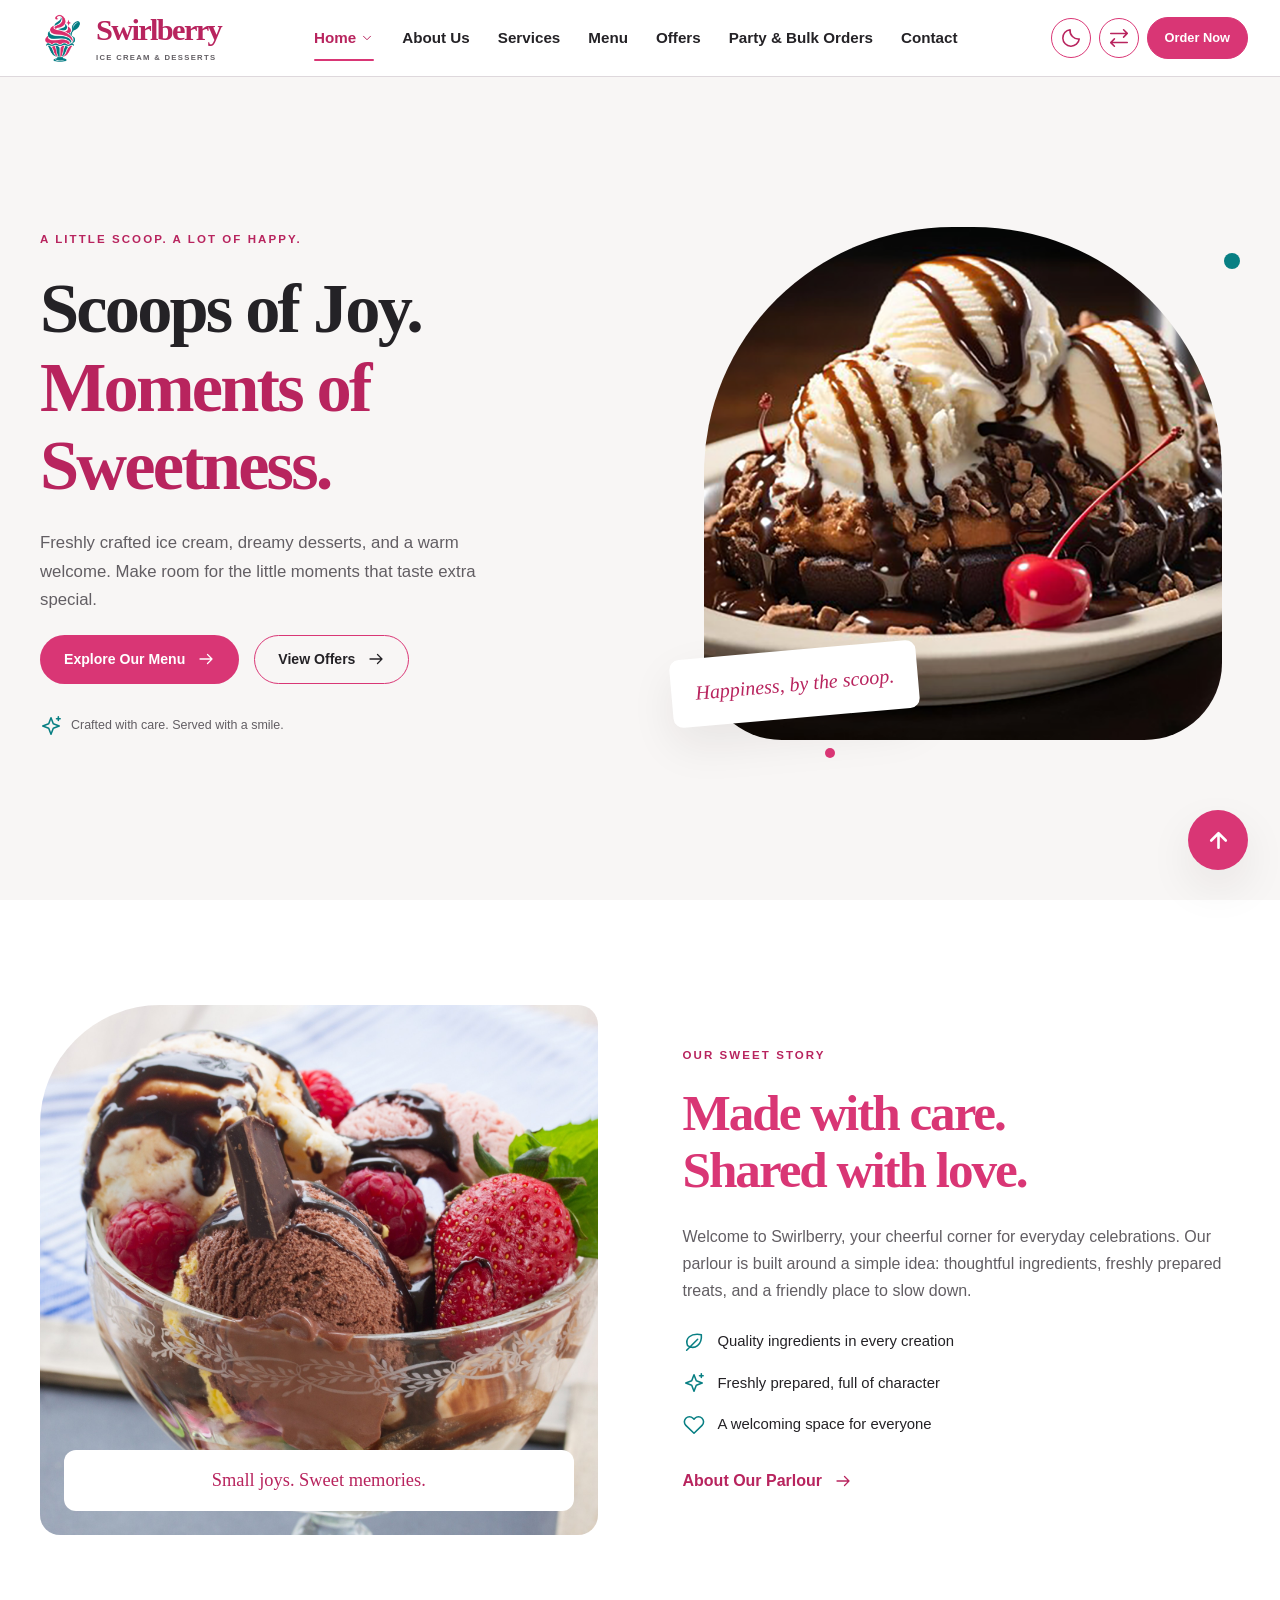
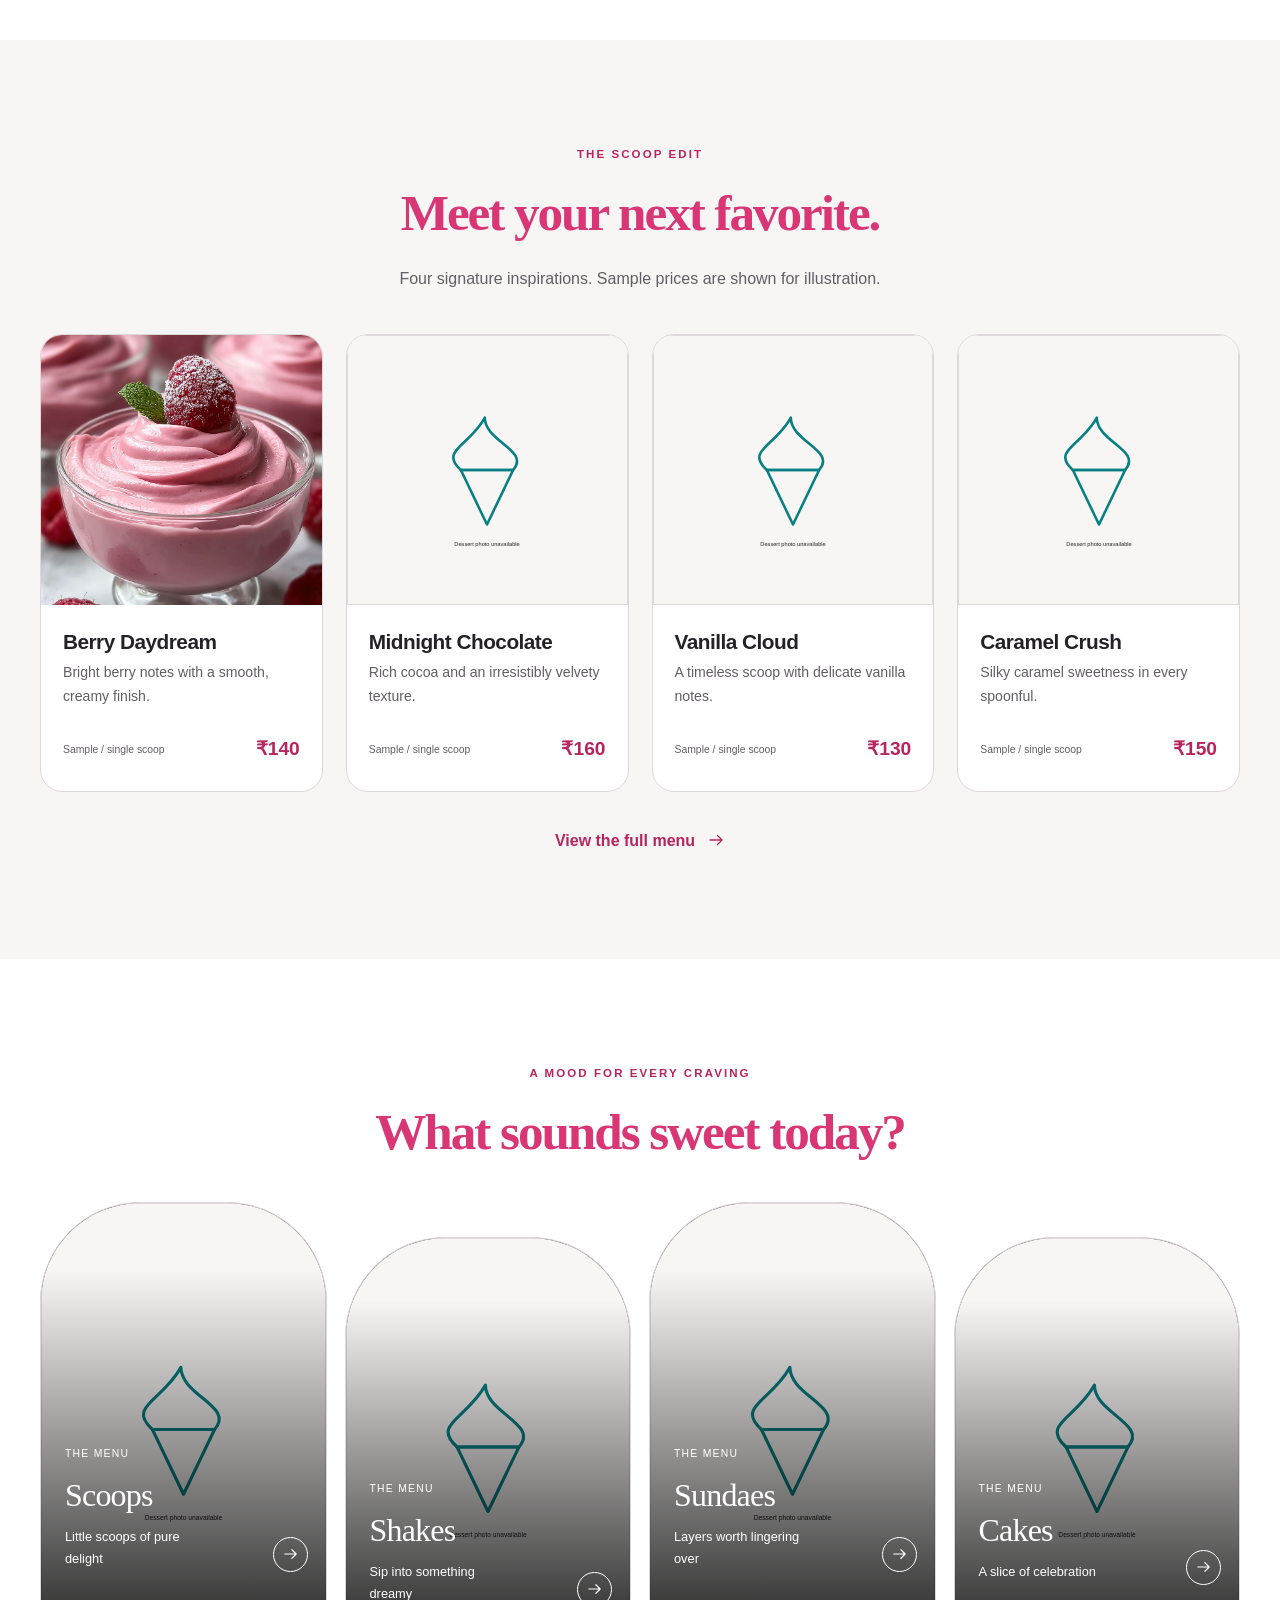
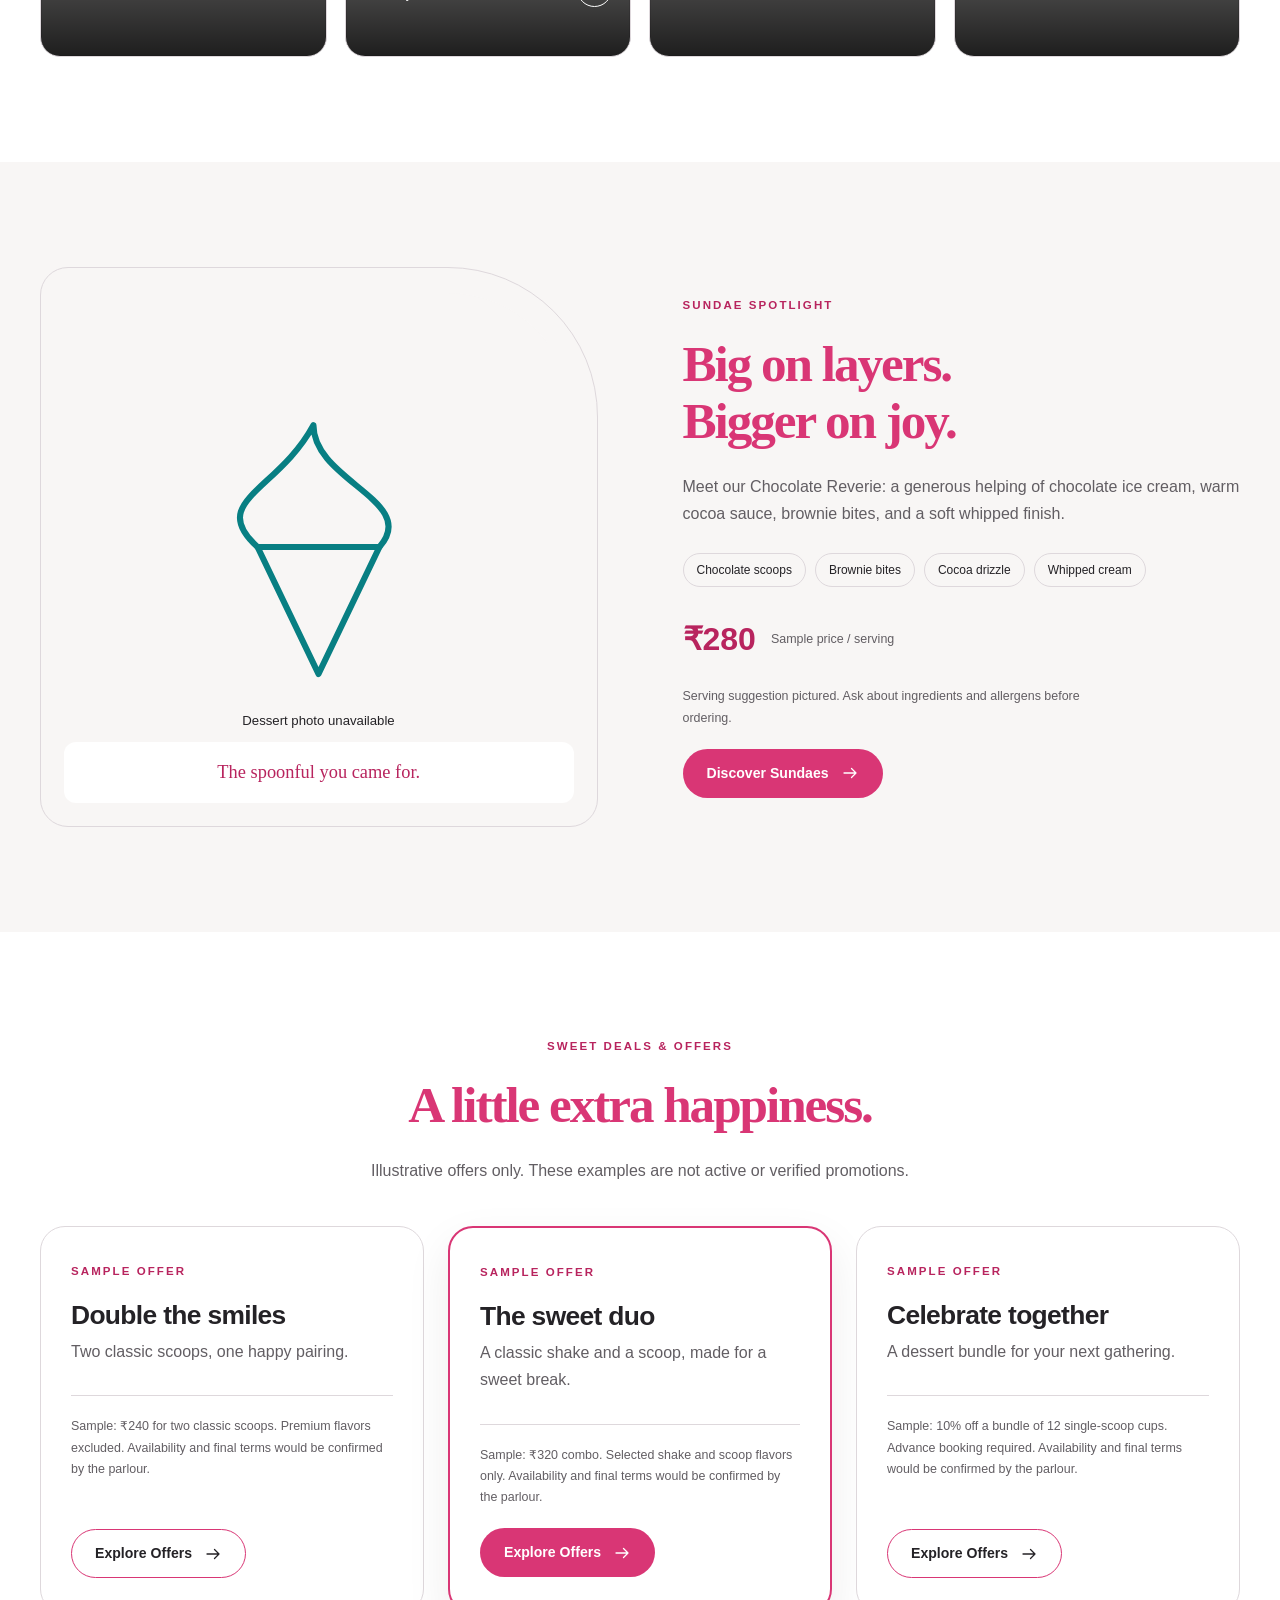
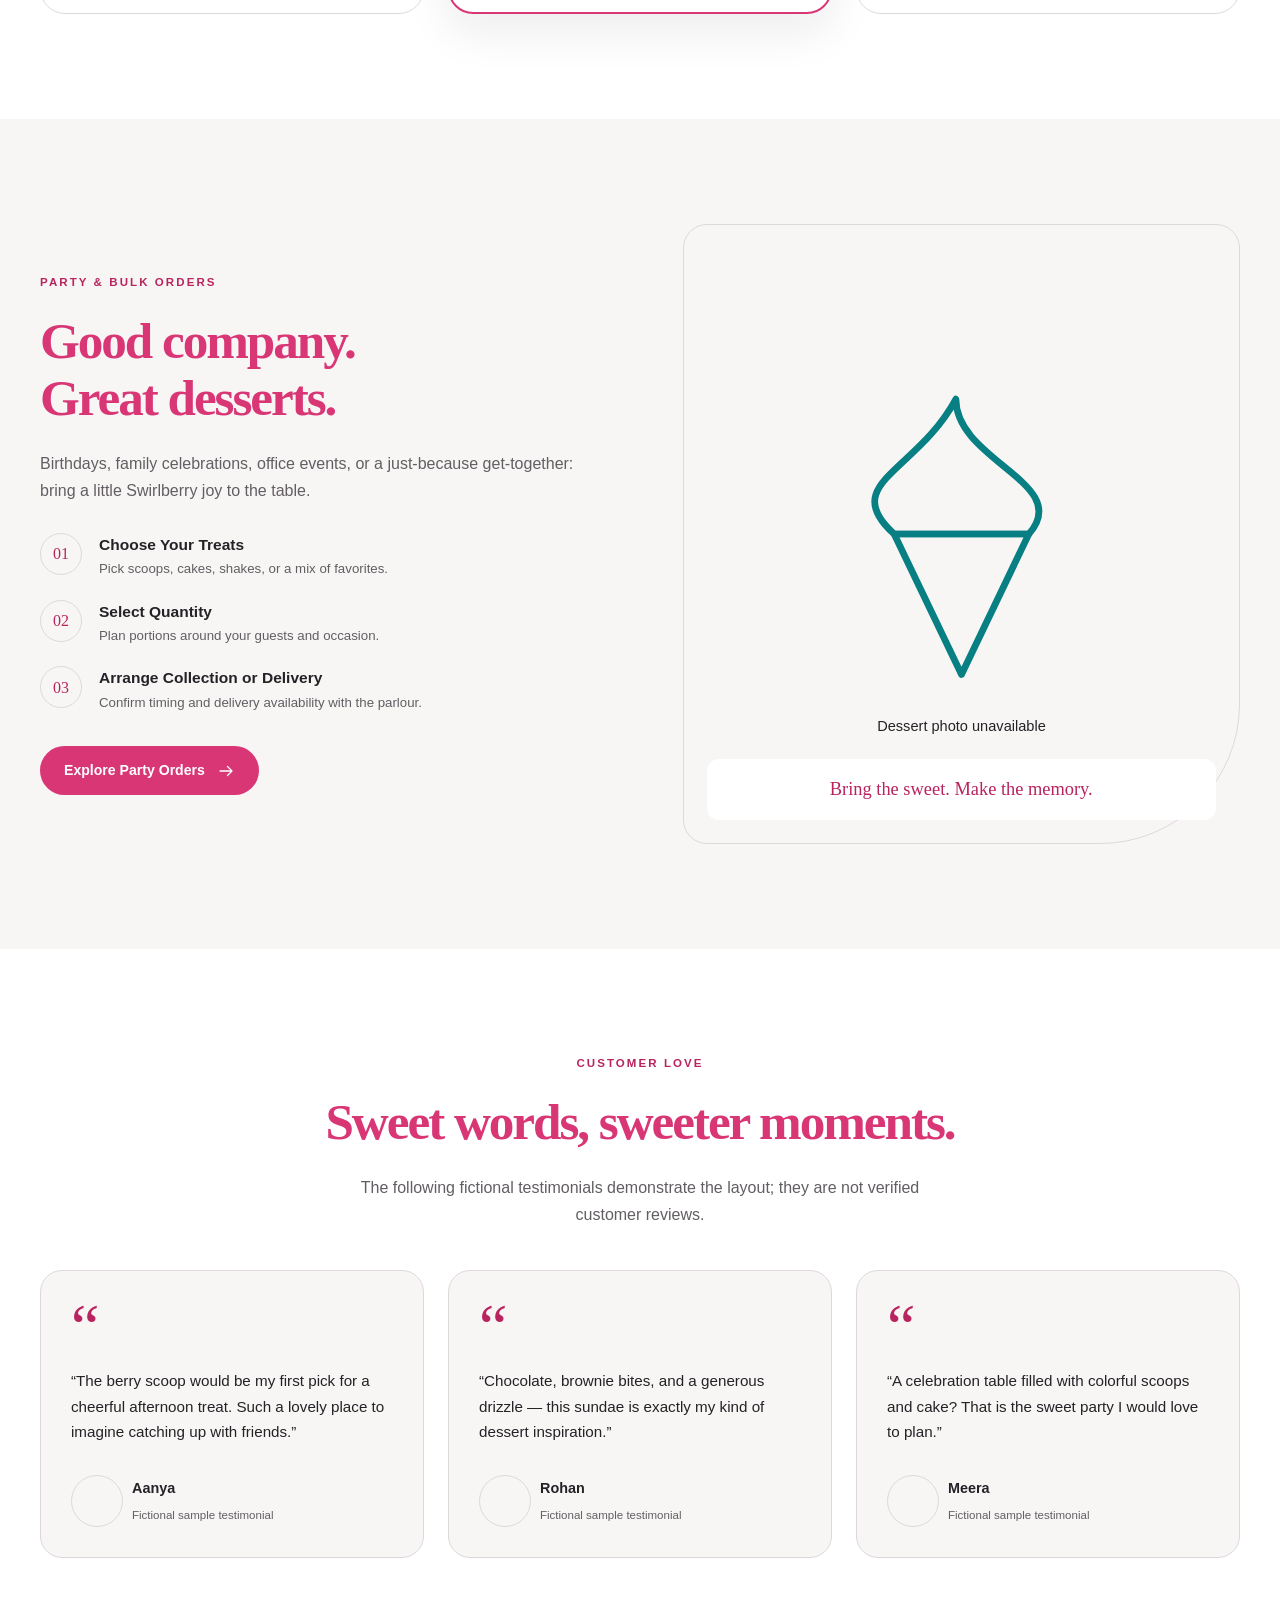
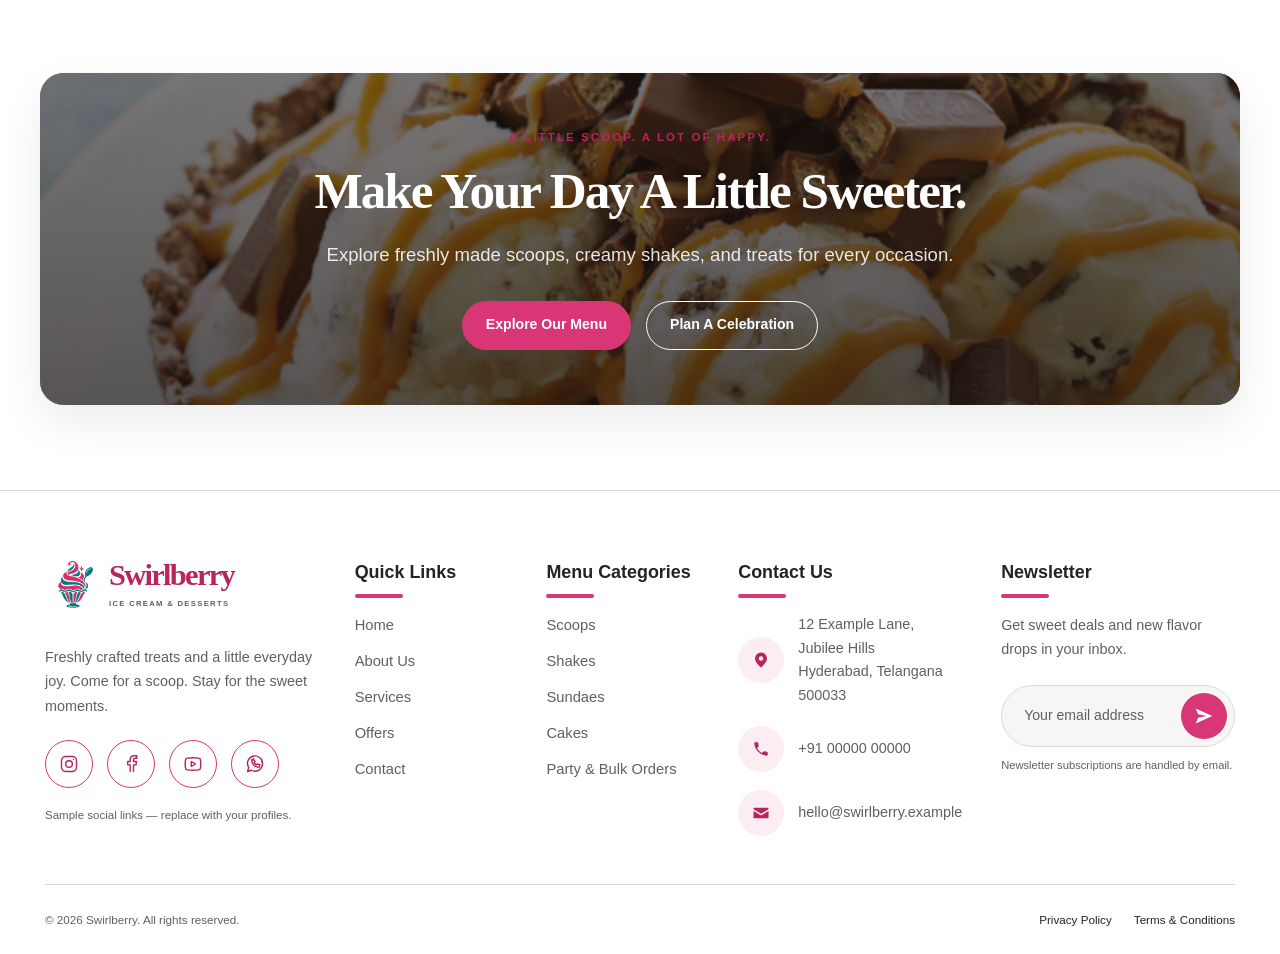
==== commit 7609d498: "Add files via upload" ====
--- a/index.html
+++ b/index.html
@@ -18,6 +18,7 @@
   <link href="https://cdn.jsdelivr.net/npm/bootstrap@5.3.3/dist/css/bootstrap.min.css" rel="stylesheet">
 
   <link rel="stylesheet" href="index.css">
+  <link rel="stylesheet" href="hover-effects.css">
   <script src="index.js" defer></script>
 </head>
 
@@ -364,7 +365,7 @@
 
           <a class="category-card reveal category-2" href="menu.html#sundaes">
             <img
-              src="https://images.unsplash.com/photo-1563805042-7684c019e1cb?auto=format&amp;fit=crop&amp;w=900&amp;q=85"
+              src="https://goodrealfood.com/wp-content/uploads/2025/08/ice-cream-sundae-2.jpg"
               alt="Sundaes dessert selection" width="900" height="1000" loading="lazy" decoding="async">
             <div>
               <small>THE MENU</small>
@@ -404,7 +405,7 @@
       <div class="container split">
         <div class="spotlight-image reveal">
           <img
-            src="https://images.unsplash.com/photo-1563805042-7684c019e1cb?auto=format&amp;fit=crop&amp;w=900&amp;q=85"
+            src="https://images.alphacoders.com/153/thumb-1920-153783.jpg"
             alt="Chocolate ice cream dessert topped with rich chocolate sauce" width="900" height="1000" loading="lazy"
             decoding="async">
           <span class="image-caption">The spoonful you came for.</span>
@@ -740,12 +741,10 @@
         <div>
           <h2>Quick Links</h2>
           <ul>
-            <li><a href="index.html">Home 1 – Classic</a></li>
-            <li><a href="home2.html">Home 2 – Premium</a></li>
+            <li><a href="index.html">Home</a></li>
             <li><a href="about.html">About Us</a></li>
             <li><a href="services.html">Services</a></li>
             <li><a href="offers.html">Offers</a></li>
-            <li><a href="party-orders.html">Party &amp; Bulk Orders</a></li>
             <li><a href="contact.html">Contact</a></li>
           </ul>
         </div>
@@ -757,6 +756,7 @@
             <li><a href="menu.html#shakes">Shakes</a></li>
             <li><a href="menu.html#sundaes">Sundaes</a></li>
             <li><a href="menu.html#cakes">Cakes</a></li>
+            <li><a href="party-orders.html">Party &amp; Bulk Orders</a></li>
           </ul>
         </div>
 
--- a/index.css
+++ b/index.css
@@ -214,6 +214,10 @@
     background: transparent
 }
 
+.hero .button-outline {
+    border-color: var(--primary)
+}
+
 .button-outline:hover {
     background: var(--secondary);
     color: #fff;
@@ -491,15 +495,6 @@
 .hero-visual {
     position: relative;
     padding: 18px
-}
-
-.hero-visual::before {
-    content: "";
-    position: absolute;
-    inset: 0;
-    border: 1px solid var(--primary);
-    border-radius: 48% 48% 15% 15%;
-    transform: rotate(6deg)
 }
 
 .hero-visual img {
@@ -828,6 +823,10 @@
     align-self: flex-start
 }
 
+.offer-card .button-outline {
+    border-color: var(--primary)
+}
+
 .offer-card.featured {
     border: 2px solid var(--primary);
     box-shadow: var(--shadow)
@@ -880,6 +879,7 @@
     background: var(--bg-alt);
     border-radius: 22px;
     padding: 30px;
+    transition: border-color .3s;
     display: flex;
     flex-direction: column
 }
@@ -1319,10 +1319,28 @@
     transform: translateY(0)
 }
 
+.review-card.reveal {
+    transition: opacity .65s ease, transform .65s ease, box-shadow .3s ease, border-color .3s ease
+}
+
 @media(hover:hover) {
 
     .flavor-card:hover,
     .offer-card:hover {
+        transform: translateY(-7px);
+        box-shadow: var(--shadow)
+    }
+
+    .flavor-card:hover {
+        border-color: var(--primary)
+    }
+
+    .offer-card:hover {
+        border-color: var(--primary)
+    }
+
+    .review-card:hover {
+        border-color: var(--primary);
         transform: translateY(-7px);
         box-shadow: var(--shadow)
     }
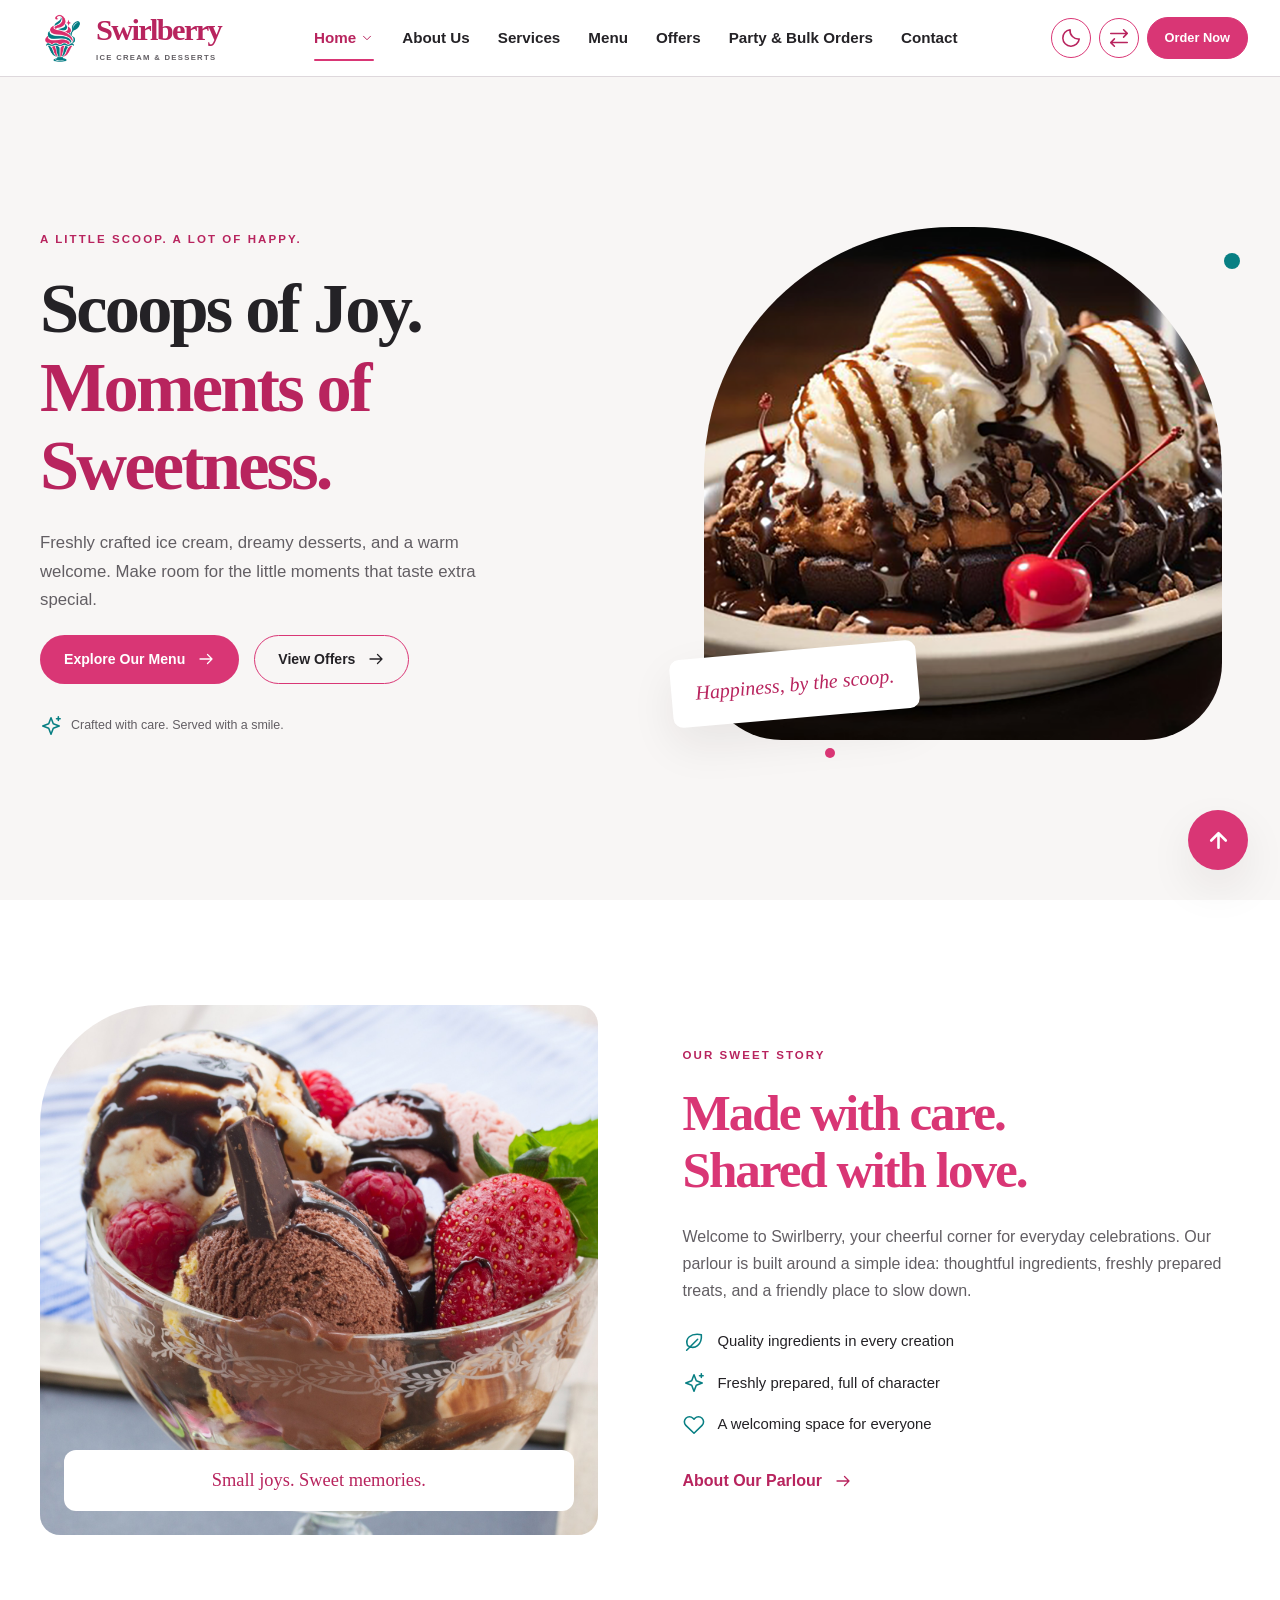
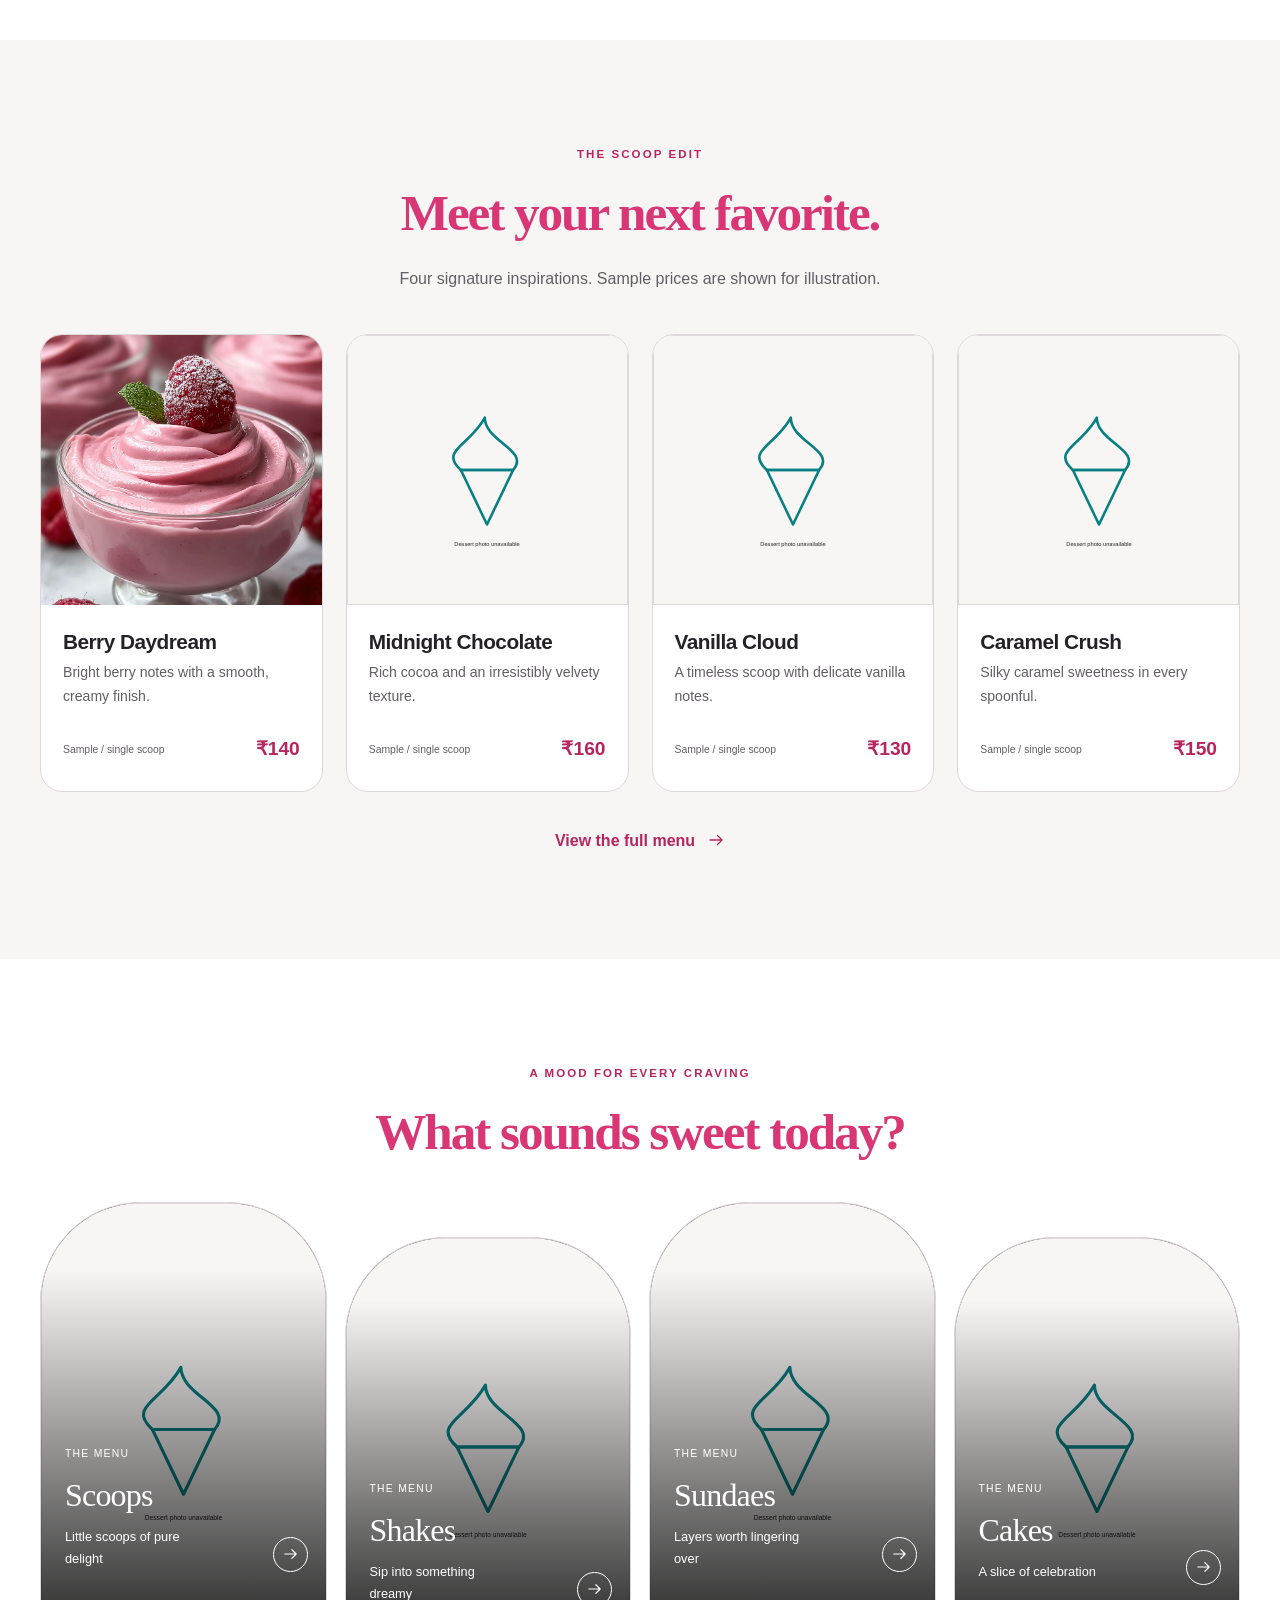
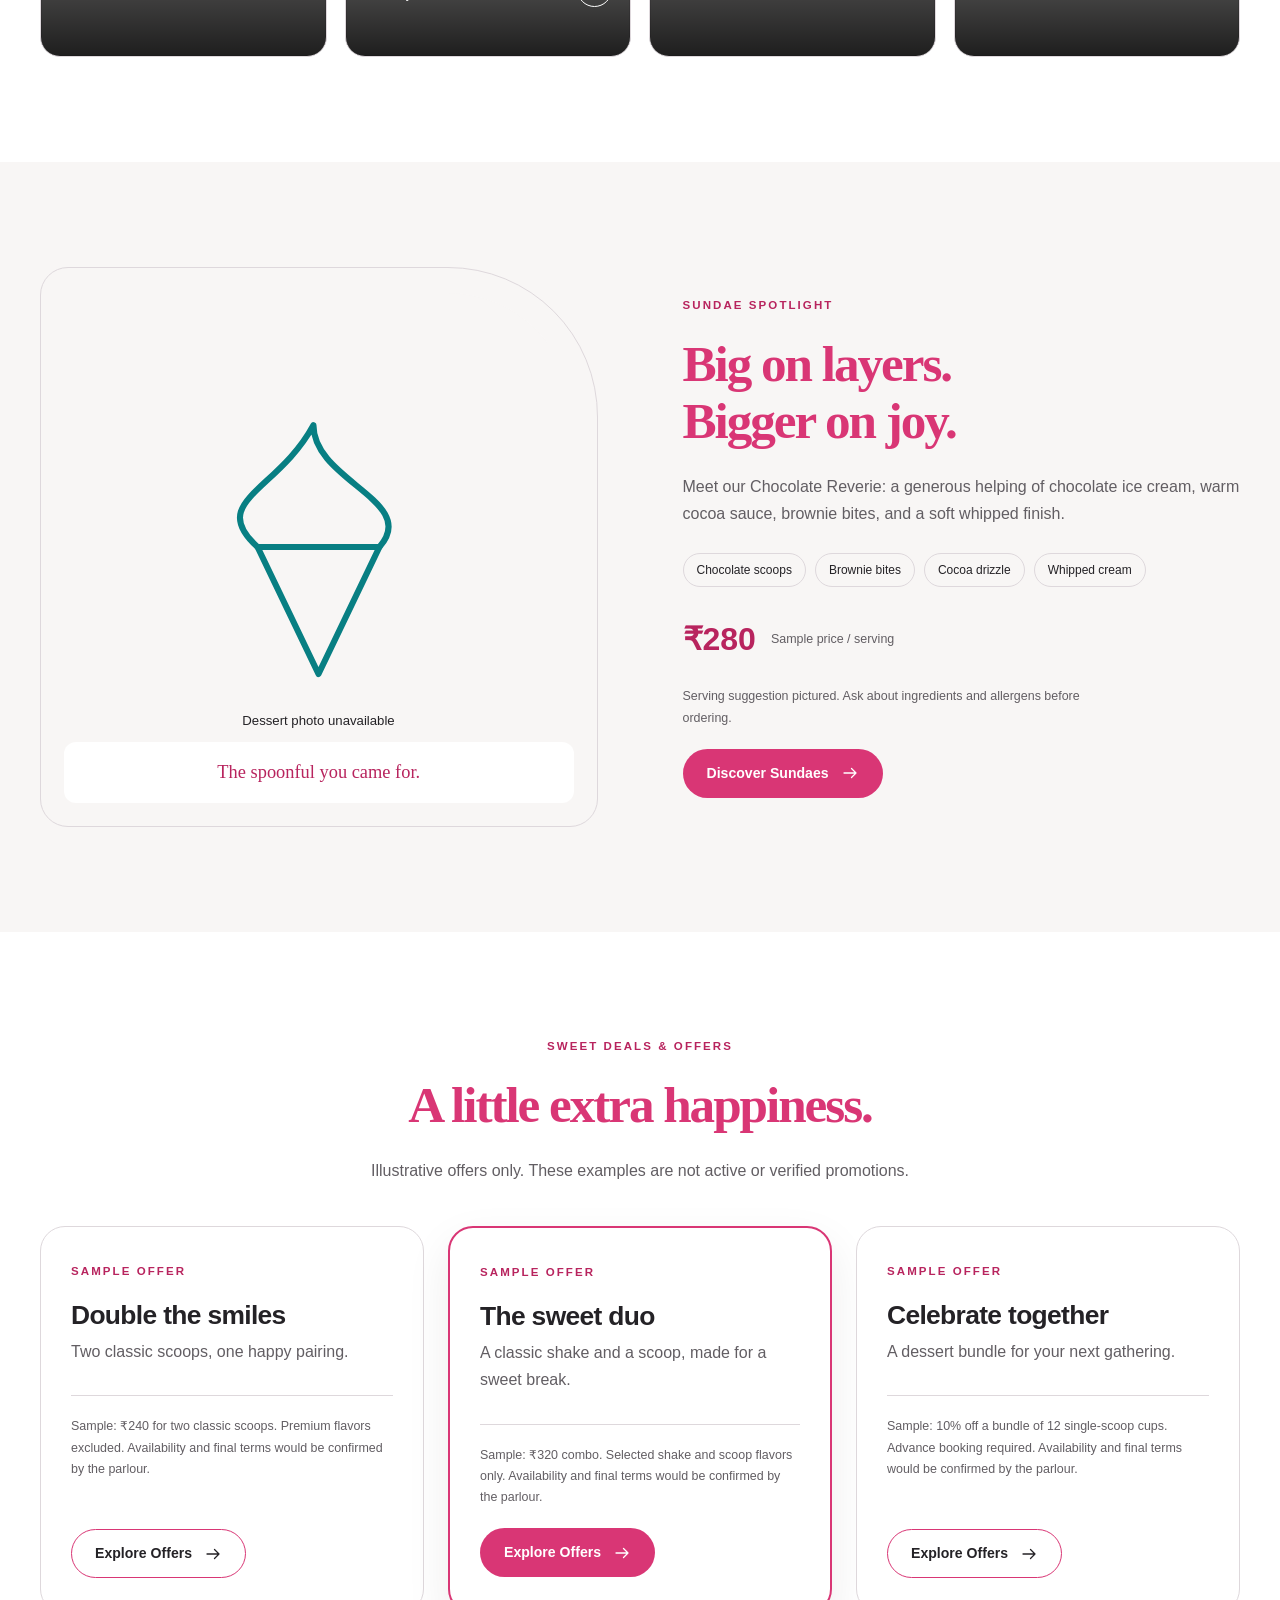
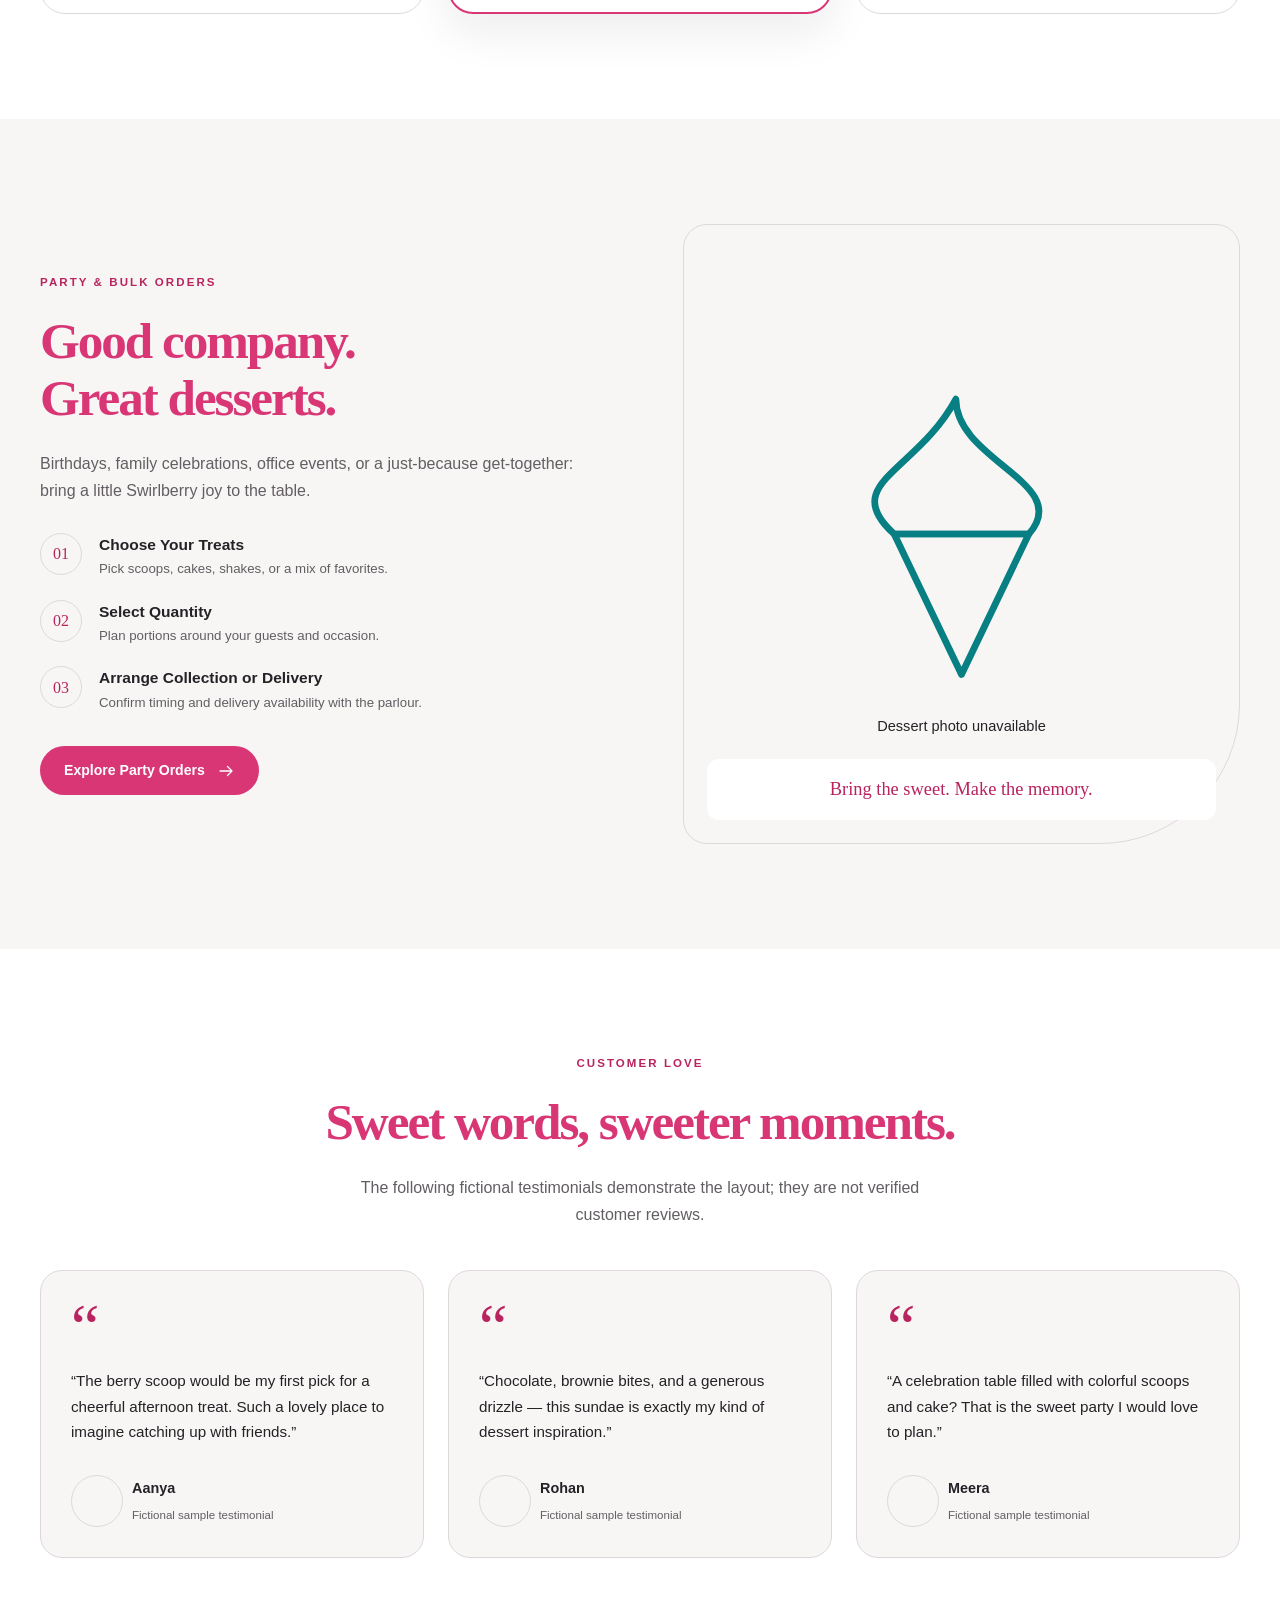
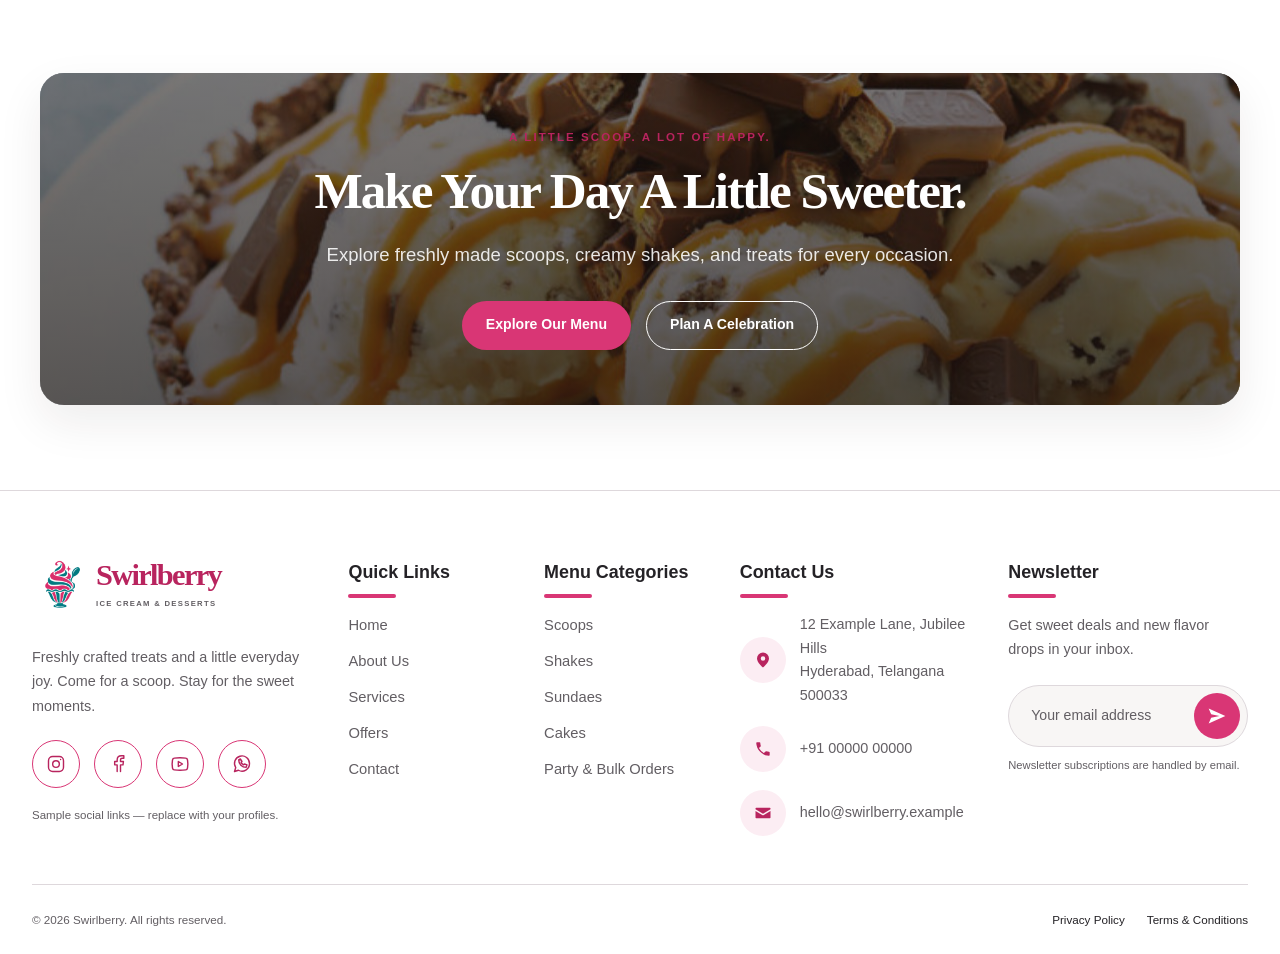
==== commit f74170a1: "Add files via upload" ====
--- a/index.html
+++ b/index.html
@@ -18,6 +18,7 @@
   <link href="https://cdn.jsdelivr.net/npm/bootstrap@5.3.3/dist/css/bootstrap.min.css" rel="stylesheet">
 
   <link rel="stylesheet" href="index.css">
+  <link rel="stylesheet" href="site-chrome.css">
   <link rel="stylesheet" href="hover-effects.css">
   <script src="index.js" defer></script>
 </head>
--- a/site-chrome.css
+++ b/site-chrome.css
@@ -0,0 +1,715 @@
+/* Shared header and footer styling from the classic home page. */
+
+.site-header,
+.site-footer {
+    --primary: #d93675;
+    --secondary: #087f83;
+    --primary-ink: #b8245e;
+    --bg: #fff;
+    --bg-alt: #f8f6f5;
+    --surface: #fff;
+    --text: #242226;
+    --muted: #625e63;
+    --border: #ded8dc;
+    --header-bg: rgb(255 255 255 / 97%);
+    --shadow: 0 18px 45px rgb(32 20 27 / 8%);
+    color: var(--text);
+}
+
+[data-theme="dark"] .site-header,
+[data-theme="dark"] .site-footer {
+    --bg: #151416;
+    --bg-alt: #1d1b1e;
+    --surface: #252226;
+    --text: #faf7f8;
+    --muted: #c5bec3;
+    --border: #494148;
+    --header-bg: rgb(21 20 22 / 97%);
+    --primary-ink: #ff91ba;
+    --shadow: 0 18px 45px rgb(0 0 0 / 20%);
+}
+
+button[hidden] {
+    display: none !important;
+}
+
+.icon {
+    inline-size: 22px;
+    block-size: 22px;
+    vertical-align: middle;
+}
+
+.site-header {
+    position: sticky;
+    inset-block-start: 0;
+    z-index: 50;
+    background: var(--header-bg);
+    border-block-end: 1px solid var(--border);
+}
+
+.header-inner {
+    max-inline-size: 1480px;
+    inline-size: auto;
+    min-block-size: 74px;
+    margin-inline: auto;
+    padding: 10px 32px;
+    display: flex;
+    align-items: center;
+    gap: 24px;
+}
+
+.site-header .brand {
+    display: inline-flex;
+    align-items: center;
+    gap: 8px;
+    flex-shrink: 0;
+    color: var(--primary-ink);
+    font-family: inherit;
+    font-size: inherit;
+    line-height: inherit;
+}
+
+.site-header .brand:hover {
+    color: var(--primary-ink);
+}
+
+.site-header .logo {
+    inline-size: 56px;
+    block-size: 56px;
+    object-fit: contain;
+    background: transparent;
+}
+
+.site-header .brand>span {
+    font-family: Georgia, serif;
+    font-size: 1.9rem;
+    font-weight: bold;
+    letter-spacing: -.055em;
+    line-height: 1.1;
+}
+
+.site-header .brand small {
+    display: block;
+    margin-block-start: 7px;
+    font-family: Arial, sans-serif;
+    font-size: .48rem;
+    letter-spacing: .17em;
+    color: var(--muted);
+}
+
+.site-header #navigation {
+    display: block;
+    margin-inline-start: auto;
+}
+
+.site-header .nav-list {
+    display: flex;
+    align-items: center;
+    gap: 20px;
+    margin: 0;
+    padding: 0;
+    font-size: .95rem;
+    font-weight: 650;
+    white-space: nowrap;
+}
+
+.site-header .nav-list>li>a,
+.site-header summary {
+    padding-block: 12px;
+    display: flex;
+    align-items: center;
+    gap: 4px;
+    cursor: pointer;
+    transition: color .2s;
+}
+
+.site-header .nav-list a:hover,
+.site-header .nav-list a.active,
+.site-header summary:hover,
+.site-header summary.active {
+    color: var(--primary-ink);
+}
+
+.site-header .nav-list summary.active,
+.site-header .nav-list>li>a.active {
+    position: relative;
+}
+
+.site-header .nav-list summary.active::after,
+.site-header .nav-list>li>a.active::after {
+    content: "";
+    position: absolute;
+    inset-inline: 0;
+    inset-block-end: 2px;
+    block-size: 2px;
+    border-radius: 99px;
+    background: var(--primary);
+}
+
+.site-header summary {
+    list-style: none;
+}
+
+.site-header summary::-webkit-details-marker {
+    display: none;
+}
+
+.site-header summary .icon {
+    inline-size: 14px;
+}
+
+.site-header details {
+    position: relative;
+}
+
+.site-header .dropdown {
+    position: absolute;
+    inset-block-start: 100%;
+    inset-inline-start: 0;
+    min-inline-size: 205px;
+    margin: 0;
+    padding: 10px;
+    background: var(--surface);
+    border: 1px solid var(--border);
+    border-radius: 15px;
+    box-shadow: var(--shadow);
+}
+
+.site-header .dropdown a {
+    display: block;
+    padding: 10px;
+    border-radius: 8px;
+}
+
+.site-header .dropdown a:hover,
+.site-header .dropdown a[aria-current] {
+    background: var(--bg-alt);
+    color: var(--primary-ink);
+}
+
+.site-header .header-actions {
+    display: flex;
+    align-items: center;
+    gap: 8px;
+}
+
+.site-header .utility {
+    inline-size: 40px;
+    block-size: 40px;
+    padding: 0;
+    display: grid;
+    place-items: center;
+    border: 1px solid var(--primary);
+    color: var(--primary-ink);
+    background: transparent;
+    border-radius: 50%;
+    flex-shrink: 0;
+    transition: background .25s, color .25s, border-color .25s;
+}
+
+.site-header .utility:hover {
+    background: var(--secondary);
+    border-color: var(--secondary);
+    color: #fff;
+}
+
+.site-header .order-button {
+    white-space: nowrap;
+    min-block-size: 42px;
+    padding: 10px 17px;
+    font-size: .8rem;
+}
+
+.site-header .button-primary {
+    background: var(--primary);
+    color: #fff;
+}
+
+.site-header .button-primary:hover {
+    background: var(--secondary);
+    color: #fff;
+    transform: translateY(-3px);
+}
+
+.site-header .mobile-toggle {
+    display: none;
+}
+
+.site-footer {
+    position: relative;
+    background: var(--surface);
+    border-block-start: 1px solid var(--border);
+    padding-block: 65px 24px;
+}
+
+.site-footer>.container {
+    inline-size: min(100% - 90px, 1760px);
+    max-inline-size: 1760px;
+}
+
+.site-footer .footer-grid {
+    display: grid;
+    grid-template-columns: 1.45fr .82fr .82fr 1.2fr 1.25fr;
+    align-items: start;
+    gap: clamp(24px, 3vw, 58px);
+}
+
+.site-footer .footer-grid>div {
+    min-width: 0;
+}
+
+.site-footer .footer-brand {
+    text-align: start;
+}
+
+.site-footer .footer-brand>p {
+    margin-block: 25px 22px;
+    max-inline-size: 360px;
+    font-size: .96rem;
+}
+
+.site-footer .footer-grid h2 {
+    position: relative;
+    margin-block: 4px 28px;
+    font: 750 1.12rem/1.4 Inter, "Segoe UI", sans-serif;
+    letter-spacing: 0;
+}
+
+.site-footer .footer-grid h2::after {
+    content: "";
+    position: absolute;
+    inset-inline-start: 0;
+    inset-block-end: -13px;
+    inline-size: 48px;
+    block-size: 4px;
+    border-radius: 99px;
+    background: var(--primary);
+}
+
+.site-footer .footer-grid ul {
+    margin: 0;
+    padding: 0;
+    list-style: none;
+}
+
+.site-footer .footer-grid li {
+    margin-block-end: 11px;
+    font-size: .92rem;
+    color: var(--muted);
+}
+
+.site-footer .footer-grid a:hover {
+    color: var(--primary-ink);
+}
+
+.site-footer .socials {
+    display: flex;
+    justify-content: flex-start;
+    gap: 14px;
+    margin-block-end: 12px;
+}
+
+.site-footer .socials a {
+    inline-size: 48px;
+    block-size: 48px;
+    border: 1px solid var(--primary);
+    border-radius: 50%;
+    color: var(--primary-ink);
+    display: grid;
+    place-items: center;
+    transition: background .2s, color .2s;
+}
+
+.site-footer .socials a:hover {
+    color: #fff;
+    background: var(--secondary);
+    border-color: var(--secondary);
+}
+
+.site-footer .socials .icon {
+    inline-size: 20px;
+    block-size: 20px;
+}
+
+.site-footer .footer-brand>small {
+    font-size: .72rem;
+    color: var(--muted);
+}
+
+.site-footer address,
+.site-footer .footer-grid>div>p {
+    font-size: .9rem;
+    color: var(--muted);
+}
+
+.site-footer address a {
+    overflow-wrap: anywhere;
+}
+
+.site-footer .footer-contact-list {
+    display: grid;
+    gap: 18px;
+}
+
+.site-footer .footer-contact-item {
+    display: flex;
+    align-items: center;
+    gap: 14px;
+    margin: 0;
+    font-style: normal;
+    color: var(--muted);
+    font-size: .9rem;
+    line-height: 1.65;
+}
+
+.site-footer .contact-icon {
+    inline-size: 46px;
+    block-size: 46px;
+    display: grid;
+    place-items: center;
+    flex: 0 0 46px;
+    border-radius: 50%;
+    background: color-mix(in srgb, var(--primary) 9%, var(--surface));
+    color: var(--primary-ink);
+}
+
+.site-footer .contact-icon .icon {
+    inline-size: 18px;
+    block-size: 18px;
+}
+
+.site-footer .footer-newsletter>p {
+    margin-block: 0 23px;
+    max-inline-size: 330px;
+    font-size: .92rem;
+}
+
+.site-footer .footer-newsletter form {
+    min-block-size: 60px;
+    padding: 7px;
+    display: flex;
+    align-items: center;
+    gap: 8px;
+    border: 1px solid var(--border);
+    border-radius: 999px;
+    background: var(--bg-alt);
+}
+
+.site-footer .footer-newsletter input {
+    inline-size: 100%;
+    min-inline-size: 0;
+    padding-inline: 15px;
+    border: 0;
+    outline: 0;
+    color: var(--text);
+    background: transparent;
+    font: inherit;
+    font-size: .88rem;
+}
+
+.site-footer .footer-newsletter input::placeholder {
+    color: var(--muted);
+    opacity: 1;
+}
+
+.site-footer .footer-newsletter form:focus-within {
+    outline: 3px solid var(--primary-ink);
+    outline-offset: 3px;
+}
+
+.site-footer .footer-newsletter button {
+    inline-size: 46px;
+    block-size: 46px;
+    flex: 0 0 46px;
+    display: grid;
+    place-items: center;
+    border: 0;
+    border-radius: 50%;
+    color: #fff;
+    background: var(--primary);
+    cursor: pointer;
+    transition: background .2s;
+}
+
+.site-footer .footer-newsletter button:hover {
+    background: var(--secondary);
+}
+
+.site-footer .footer-newsletter button .icon {
+    inline-size: 20px;
+    block-size: 20px;
+}
+
+.site-footer .newsletter-note {
+    display: block;
+    margin-block-start: 9px;
+    color: var(--muted);
+    font-size: .7rem;
+}
+
+.site-footer .footer-bottom {
+    margin-block-start: 48px;
+    padding-block-start: 25px;
+    border-block-start: 1px solid var(--border);
+    display: flex;
+    align-items: center;
+    justify-content: space-between;
+    gap: 20px;
+    font-size: .73rem;
+}
+
+.site-footer .footer-bottom p {
+    margin: 0;
+}
+
+.site-footer .footer-bottom>div {
+    display: flex;
+    gap: 22px;
+}
+
+.back-to-top {
+    position: fixed;
+    z-index: 45;
+    inset-inline-end: 32px;
+    inset-block-end: 30px;
+    inline-size: 60px;
+    block-size: 60px;
+    display: grid;
+    place-items: center;
+    border-radius: 50%;
+    background: var(--primary);
+    color: #fff;
+    box-shadow: var(--shadow);
+    transition: background .2s, transform .2s;
+}
+
+.back-to-top:hover {
+    background: var(--secondary);
+    color: #fff;
+    transform: translateY(-3px);
+}
+
+.back-to-top .icon {
+    inline-size: 25px;
+    block-size: 25px;
+}
+
+.visually-hidden {
+    position: absolute;
+    inline-size: 1px;
+    block-size: 1px;
+    padding: 0;
+    margin: -1px;
+    overflow: hidden;
+    clip: rect(0, 0, 0, 0);
+    white-space: nowrap;
+    border: 0;
+}
+
+@media (min-width: 1251px) {
+    .site-header #navigation {
+        flex: 1;
+        margin-inline-start: 0;
+    }
+
+    .site-header .nav-list {
+        justify-content: center;
+        gap: 28px;
+    }
+}
+
+@media (max-width: 1250px) {
+    .site-header .header-inner {
+        gap: 14px;
+        flex-wrap: wrap;
+    }
+
+    .site-header .mobile-toggle:not([hidden]) {
+        display: grid;
+        margin-inline-start: auto;
+    }
+
+    .site-header .header-actions {
+        margin-inline-start: 0;
+    }
+
+    .site-header #navigation {
+        inline-size: 100%;
+        order: 4;
+        margin: 0;
+    }
+
+    .site-header .nav-list {
+        flex-wrap: wrap;
+        gap: 8px 25px;
+        padding-block: 10px;
+    }
+
+    body.enhanced .site-header #navigation {
+        display: none;
+    }
+
+    body.enhanced .site-header #navigation.is-open {
+        display: block;
+    }
+
+    .site-header .dropdown {
+        z-index: 2;
+    }
+
+    .site-footer .footer-grid {
+        gap: 25px;
+    }
+}
+
+@media (max-width: 900px) {
+    .site-footer .footer-grid {
+        grid-template-columns: 1.2fr 1fr 1fr;
+        gap: 30px;
+    }
+}
+
+@media (max-width: 680px) {
+    .site-header .header-inner {
+        padding: 12px 16px;
+        gap: 10px;
+        min-block-size: 80px;
+    }
+
+    .site-header .logo {
+        inline-size: 46px;
+        block-size: 46px;
+    }
+
+    .site-header .brand>span {
+        font-size: 1.5rem;
+    }
+
+    .site-header .brand small {
+        font-size: .37rem;
+    }
+
+    .site-header .header-actions {
+        gap: 6px;
+    }
+
+    .site-header .utility {
+        inline-size: 36px;
+        block-size: 36px;
+    }
+
+    .site-header .utility .icon {
+        inline-size: 18px;
+    }
+
+    .site-header .order-button {
+        font-size: .7rem;
+        min-block-size: 36px;
+        padding: 9px 12px;
+    }
+
+    .site-header .nav-list {
+        align-items: stretch;
+        display: grid;
+        grid-template-columns: 1fr;
+        gap: 0;
+    }
+
+    .site-header .nav-list>li>a,
+    .site-header summary {
+        padding: 12px;
+    }
+
+    .site-header .dropdown {
+        position: static;
+        box-shadow: none;
+        margin-block-end: 10px;
+        min-inline-size: 0;
+    }
+
+    .site-footer .footer-grid {
+        grid-template-columns: 1fr 1fr;
+        gap: 28px 20px;
+    }
+
+    .site-footer .footer-brand {
+        grid-column: 1 / -1;
+    }
+
+    .site-footer .footer-brand>p {
+        max-inline-size: 360px;
+    }
+
+    .site-footer .footer-grid>div:last-child {
+        grid-column: 1 / -1;
+    }
+
+    .site-footer .footer-newsletter form {
+        max-inline-size: 420px;
+    }
+
+    .site-footer .footer-bottom {
+        flex-direction: column;
+        gap: 12px;
+        align-items: flex-start;
+    }
+
+    .site-footer {
+        padding-block-start: 45px;
+    }
+
+    .site-footer>.container {
+        inline-size: calc(100% - 36px);
+    }
+
+    .back-to-top {
+        inset-inline-end: 18px;
+        inset-block-end: 18px;
+        inline-size: 50px;
+        block-size: 50px;
+    }
+}
+
+@media (max-width: 380px) {
+    .site-header .header-inner {
+        gap: 6px;
+    }
+
+    .site-header .brand {
+        gap: 3px;
+    }
+
+    .site-header .brand>span {
+        font-size: 1.2rem;
+    }
+
+    .site-header .logo {
+        inline-size: 36px;
+        block-size: 36px;
+    }
+
+    .site-header .utility {
+        inline-size: 32px;
+        block-size: 32px;
+    }
+
+    .site-header .order-button {
+        padding: 8px 10px;
+    }
+}
+
+.site-header .header-inner,
+.site-footer > .container {
+    box-sizing: border-box;
+    inline-size: calc(100% - 64px);
+    max-inline-size: 1480px;
+    margin-inline: auto;
+    padding-inline: 0;
+}
+
+@media (max-width: 680px) {
+    .site-header .header-inner,
+    .site-footer > .container {
+        inline-size: calc(100% - 32px);
+    }
+}
